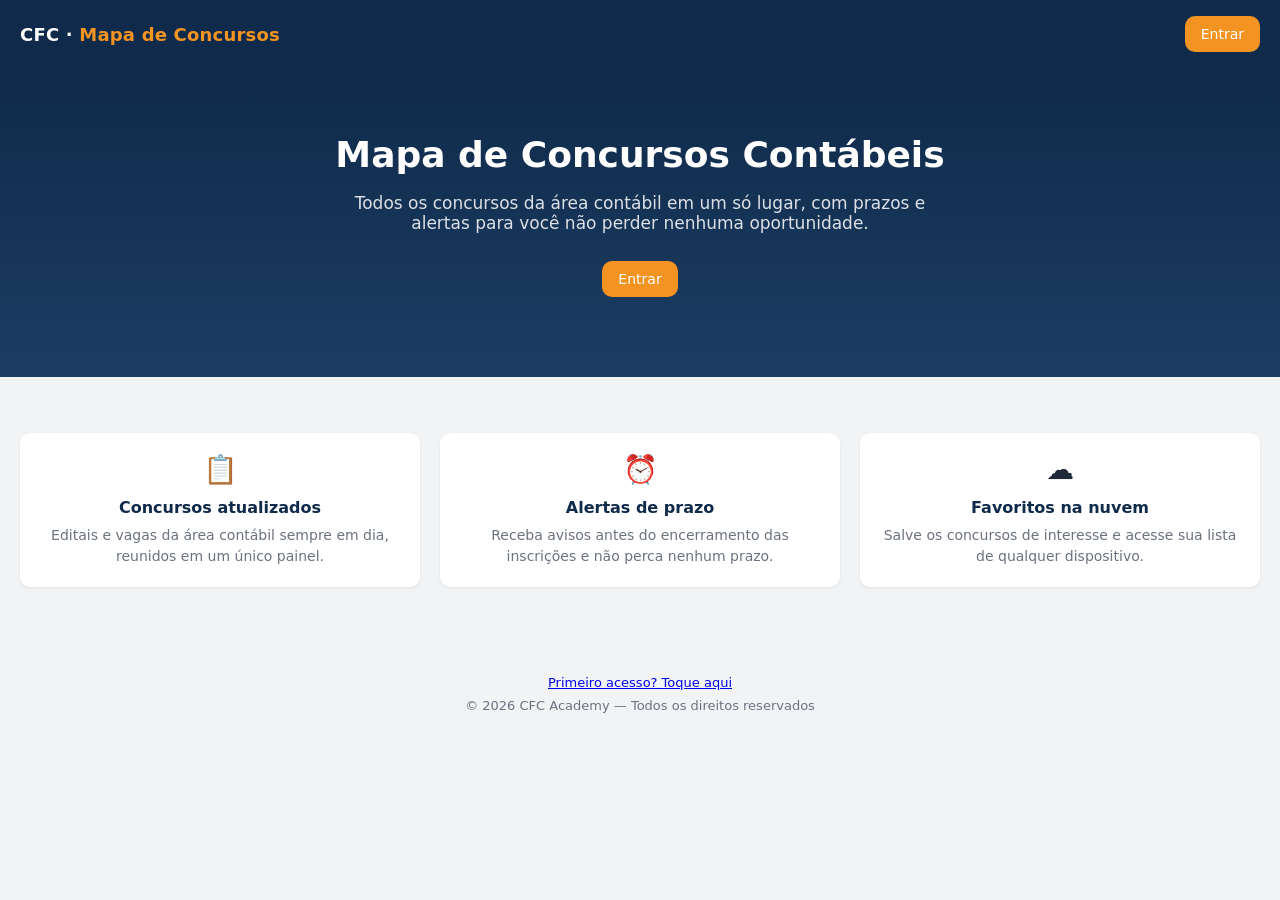
==== index.html @ be34ccea "feat: Mapa de Concursos CFC — plataforma de concursos contábeis (fase front) Site estático (HTML/CSS" ====
<!doctype html>
<html lang="pt-BR">
<head>
<meta charset="utf-8">
<meta name="viewport" content="width=device-width, initial-scale=1">
<link rel="stylesheet" href="css/variables.css">
<link rel="stylesheet" href="css/style.css">
<title>Mapa de Concursos CFC</title>
</head>
<body>

<header class="header">
  <div class="container">
    <a href="index.html" class="logo">CFC · <span>Mapa de Concursos</span></a>
    <a href="login.html" class="btn btn-destaque">Entrar</a>
  </div>
</header>

<section class="hero">
  <div class="container">
    <h1>Mapa de Concursos Contábeis</h1>
    <p>Todos os concursos da área contábil em um só lugar, com prazos e alertas para você não perder nenhuma oportunidade.</p>
    <a href="login.html" class="btn btn-destaque">Entrar</a>
  </div>
</section>

<section class="recursos">
  <div class="container">
    <div class="recursos-grid">
      <div class="card recurso-card">
        <div class="icone">📋</div>
        <h3>Concursos atualizados</h3>
        <p>Editais e vagas da área contábil sempre em dia, reunidos em um único painel.</p>
      </div>
      <div class="card recurso-card">
        <div class="icone">⏰</div>
        <h3>Alertas de prazo</h3>
        <p>Receba avisos antes do encerramento das inscrições e não perca nenhum prazo.</p>
      </div>
      <div class="card recurso-card">
        <div class="icone">☁️</div>
        <h3>Favoritos na nuvem</h3>
        <p>Salve os concursos de interesse e acesse sua lista de qualquer dispositivo.</p>
      </div>
    </div>
  </div>
</section>

<section class="rodape">
  <div class="container">
    <p><a href="login.html">Primeiro acesso? Toque aqui</a></p>
    <p style="margin-top:8px">© 2026 CFC Academy — Todos os direitos reservados</p>
  </div>
</section>

</body>
</html>
---- css/variables.css ----
:root {
  --cor-primaria: #0f2a4a;      /* azul-marinho CFC (calibrar com logo) */
  --cor-primaria-clara: #1c3d63;
  --cor-destaque: #f39422;      /* laranja CTA/alertas */
  --cor-whatsapp: #25a05a;
  --cor-fundo: #f2f3f5;
  --cor-card: #ffffff;
  --cor-texto: #1f2937;
  --cor-texto-suave: #6b7280;
  --cor-borda: #e5e7eb;
  --raio: 10px;
  --sombra: 0 1px 3px rgba(0,0,0,.08);
  --fonte: system-ui, -apple-system, "Segoe UI", Roboto, sans-serif;
}
---- css/style.css ----
* { box-sizing: border-box; margin: 0; padding: 0; }
body { font-family: var(--fonte); background: var(--cor-fundo); color: var(--cor-texto); }
.container { max-width: 1280px; margin: 0 auto; padding: 0 20px; }
.btn { display: inline-flex; align-items: center; gap: 8px; padding: 10px 16px; border-radius: var(--raio); border: none; cursor: pointer; font-size: 14px; text-decoration: none; }
.btn-primary { background: var(--cor-primaria); color: #fff; }
.btn-destaque { background: var(--cor-destaque); color: #fff; }
.btn-whatsapp { background: var(--cor-whatsapp); color: #fff; }
.card { background: var(--cor-card); border-radius: var(--raio); box-shadow: var(--sombra); padding: 20px; }

/* ===== Header (landing / topo do site) ===== */
.header { background: var(--cor-primaria); color: #fff; }
.header .container { display: flex; align-items: center; justify-content: space-between; padding-top: 16px; padding-bottom: 16px; }
.logo { font-size: 18px; font-weight: 700; color: #fff; text-decoration: none; letter-spacing: .2px; }
.logo span { color: var(--cor-destaque); }

/* ===== Hero ===== */
.hero { background: linear-gradient(180deg, var(--cor-primaria) 0%, var(--cor-primaria-clara) 100%); color: #fff; padding: 64px 0 80px; text-align: center; }
.hero h1 { font-size: 36px; line-height: 1.25; margin-bottom: 16px; }
.hero p { font-size: 17px; color: rgba(255,255,255,.85); max-width: 620px; margin: 0 auto 28px; }

/* ===== Recursos (cards da landing) ===== */
.recursos { padding: 48px 0 64px; }
.recursos-grid { display: grid; grid-template-columns: repeat(3, 1fr); gap: 20px; margin-top: 8px; }
.recurso-card { text-align: center; }
.recurso-card .icone { font-size: 28px; margin-bottom: 12px; }
.recurso-card h3 { font-size: 16px; margin-bottom: 8px; color: var(--cor-primaria); }
.recurso-card p { font-size: 14px; color: var(--cor-texto-suave); line-height: 1.5; }

/* ===== Rodapé ===== */
.rodape { padding: 24px 0; text-align: center; font-size: 13px; color: var(--cor-texto-suave); }

/* ===== Tela de login/cadastro ===== */
.tela-auth { min-height: 100vh; display: flex; align-items: center; justify-content: center; padding: 24px; }
.auth-card { width: 100%; max-width: 400px; }
.auth-card .logo { display: block; text-align: center; color: var(--cor-primaria); margin-bottom: 24px; }
.auth-card .logo span { color: var(--cor-destaque); }
.auth-card h2 { font-size: 20px; margin-bottom: 6px; text-align: center; color: var(--cor-texto); }
.auth-card .auth-sub { font-size: 14px; color: var(--cor-texto-suave); text-align: center; margin-bottom: 24px; }
.campo { margin-bottom: 16px; }
.campo label { display: block; font-size: 13px; font-weight: 600; margin-bottom: 6px; color: var(--cor-texto); }
.campo input { width: 100%; padding: 10px 12px; border: 1px solid var(--cor-borda); border-radius: var(--raio); font-size: 14px; font-family: var(--fonte); color: var(--cor-texto); }
.campo input:focus { outline: none; border-color: var(--cor-primaria); }
.auth-card .btn { width: 100%; justify-content: center; margin-top: 4px; font-size: 15px; padding: 12px 16px; }
.auth-toggle { text-align: center; margin-top: 18px; font-size: 14px; color: var(--cor-texto-suave); }
.auth-toggle a { color: var(--cor-destaque); text-decoration: none; font-weight: 600; cursor: pointer; }
.auth-toggle a:hover { text-decoration: underline; }
.auth-voltar { display: block; text-align: center; margin-top: 14px; font-size: 13px; color: var(--cor-texto-suave); text-decoration: none; }
.auth-voltar:hover { text-decoration: underline; }

@media (max-width: 720px) {
  .recursos-grid { grid-template-columns: 1fr; }
  .hero h1 { font-size: 28px; }
}

/* ===== Header (área logada) ===== */
.hd { background: var(--cor-primaria); color:#fff; }
.hd-in { display:flex; align-items:center; justify-content:space-between; height:64px; }
.hd-logo { color:#fff; font-weight:700; text-decoration:none; }
.hd-nav { display:flex; align-items:center; gap:18px; }
.hd-link { color:#e5eefb; text-decoration:none; font-size:14px; }
.hd-link.ativo { color:#fff; font-weight:600; }
.hd-alertas { background:var(--cor-destaque); color:#fff; padding:8px 14px; border-radius:var(--raio); }
.hd-grupo { background:var(--cor-whatsapp); color:#fff; padding:8px 14px; border-radius:var(--raio); }

/* ===== Tela principal (app.html) ===== */
.app-main { padding: 24px 20px 48px; }
.app-barra { display:flex; align-items:baseline; justify-content:space-between; gap:12px; margin-bottom:16px; flex-wrap:wrap; }
.app-titulo { font-size: 22px; color: var(--cor-texto); }
.app-contador { font-size: 14px; color: var(--cor-texto-suave); }

.app-controles { display:flex; align-items:center; gap:12px; margin-bottom:14px; flex-wrap:wrap; }
.busca { flex: 1 1 280px; padding:10px 14px; border:1px solid var(--cor-borda); border-radius:var(--raio); font-size:14px; font-family:var(--fonte); color:var(--cor-texto); background:var(--cor-card); }
.busca:focus { outline:none; border-color:var(--cor-primaria); }
.ordenar { padding:10px 12px; border:1px solid var(--cor-borda); border-radius:var(--raio); font-size:14px; font-family:var(--fonte); color:var(--cor-texto); background:var(--cor-card); }
.btn-filtros { background:var(--cor-card); color:var(--cor-primaria); border:1px solid var(--cor-borda); font-weight:600; }
.btn-filtros:hover { border-color:var(--cor-primaria); }

/* Abas de status */
.app-abas { display:flex; gap:8px; flex-wrap:wrap; margin-bottom:18px; }
.aba { background:var(--cor-card); color:var(--cor-texto-suave); border:1px solid var(--cor-borda); border-radius:999px; padding:8px 16px; font-size:13px; font-weight:600; cursor:pointer; font-family:var(--fonte); }
.aba:hover { border-color:var(--cor-primaria); color:var(--cor-primaria); }
.aba.aba-on { background:var(--cor-primaria); color:#fff; border-color:var(--cor-primaria); }

/* Layout de 2 colunas: lista + mapa */
.app-colunas { display:grid; grid-template-columns: 2fr 1fr; gap:20px; align-items:start; }
.coluna-lista { min-width:0; }
.coluna-mapa { position:sticky; top:20px; min-height:320px; background:var(--cor-card); border-radius:var(--raio); box-shadow:var(--sombra); }

#lista { display:flex; flex-direction:column; gap:14px; }

/* Cards de concurso */
.conc { background:var(--cor-card); border-radius:var(--raio); box-shadow:var(--sombra); padding:18px 20px; border-left:4px solid transparent; }
.conc-aberto { border-left-color: var(--cor-destaque); }
.conc-top { display:flex; align-items:flex-start; justify-content:space-between; gap:12px; margin-bottom:6px; }
.conc-top h3 { font-size:16px; color:var(--cor-texto); line-height:1.3; }
.conc-titulo-link { color:inherit; text-decoration:none; }
.conc-titulo-link:hover { text-decoration:underline; color:var(--cor-primaria); }
.conc-cargo { font-size:14px; font-weight:600; color:var(--cor-primaria); margin-bottom:8px; }
.conc-linha { font-size:14px; color:var(--cor-texto); margin-bottom:6px; }
.conc-meta { font-size:13px; color:var(--cor-texto-suave); margin-bottom:4px; line-height:1.5; }
.conc-atual { font-size:12px; color:var(--cor-texto-suave); margin-top:10px; font-style:italic; }
.conc-acoes { display:flex; align-items:center; gap:10px; margin-top:14px; }

/* Badges de status */
.badge { display:inline-block; white-space:nowrap; font-size:12px; font-weight:600; padding:4px 10px; border-radius:999px; background:var(--cor-borda); color:var(--cor-texto-suave); }
.badge-aberto { background: rgba(243,148,34,.15); color: var(--cor-destaque); }
.badge-enc { background: rgba(107,114,128,.15); color: var(--cor-texto-suave); }

/* Botão favorito */
.btn-fav { width:40px; height:40px; border-radius:50%; border:1px solid var(--cor-borda); background:var(--cor-card); color:var(--cor-texto-suave); font-size:16px; cursor:pointer; display:inline-flex; align-items:center; justify-content:center; }
.btn-fav:hover { border-color:var(--cor-destaque); color:var(--cor-destaque); }
.btn-fav.fav-on { background:var(--cor-destaque); border-color:var(--cor-destaque); color:#fff; }

/* Estado vazio */
.vazio { text-align:center; color:var(--cor-texto-suave); font-size:14px; padding:40px 20px; background:var(--cor-card); border-radius:var(--raio); box-shadow:var(--sombra); }

/* ===== Mapa do Brasil (coluna direita) ===== */
.coluna-mapa { padding:20px; }
.mapa-head { font-size:16px; font-weight:700; color:var(--cor-texto); margin-bottom:4px; }
.mapa-sub { font-size:13px; color:var(--cor-texto-suave); margin-bottom:14px; }

.mapa-svg { width:100%; }
.mapa-svg svg { width:100%; height:auto; display:block; }

.mapa-svg .state { stroke:#ffffff; stroke-width:1; transition: fill .15s ease; }
/* Fill neutro padrão p/ ilhas/detalhes do SVG sem id de UF (não recebem uf-com/uf-sem/uf-sel).
   Usa :not() para manter a mesma especificidade das classes de cor abaixo e não sobrepô-las. */
.mapa-svg .state:not(.uf-com):not(.uf-sem):not(.uf-sel) { fill:#e5e7eb; }
.uf-sem { fill:#d1d5db; }
.uf-com { fill:var(--cor-primaria); cursor:pointer; }
.uf-com:hover { fill:var(--cor-primaria-clara); }
.uf-sel { fill:var(--cor-destaque) !important; cursor:pointer; }

.mapa-legenda { display:flex; flex-wrap:wrap; gap:12px; margin-top:16px; font-size:12px; color:var(--cor-texto-suave); }
.mapa-legenda span { display:inline-flex; align-items:center; gap:6px; }
.lg { display:inline-block; width:12px; height:12px; border-radius:3px; }
.lg-com { background:var(--cor-primaria); }
.lg-sel { background:var(--cor-destaque); }
.lg-sem { background:#d1d5db; }

/* ===== Calendário de Provas ===== */
.aba-mes { background:var(--cor-card); color:var(--cor-texto-suave); border:1px solid var(--cor-borda); border-radius:999px; padding:8px 16px; font-size:13px; font-weight:600; cursor:pointer; font-family:var(--fonte); }
.aba-mes:hover { border-color:var(--cor-primaria); color:var(--cor-primaria); }
.aba-mes.aba-mes-on { background:var(--cor-primaria); color:#fff; border-color:var(--cor-primaria); }

.cal-titulo-mes { font-size:18px; color:var(--cor-texto); margin:20px 0 12px; }

#tabela-mes { width:100%; overflow-x:auto; }
.cal-tabela { width:100%; min-width:480px; border-collapse:collapse; background:var(--cor-card); border-radius:var(--raio); overflow:hidden; box-shadow:var(--sombra); }
.cal-tabela th, .cal-tabela td { text-align:left; padding:12px 16px; font-size:14px; }
.cal-tabela th { background:var(--cor-fundo); color:var(--cor-texto-suave); font-weight:700; font-size:12px; text-transform:uppercase; letter-spacing:.03em; }
.cal-tabela tbody tr { border-top:1px solid var(--cor-borda); }
.cal-tabela tbody tr:nth-child(even) { background:var(--cor-fundo); }

.badge-prazo { display:inline-block; margin-left:8px; white-space:nowrap; font-size:12px; font-weight:600; padding:3px 9px; border-radius:999px; background:rgba(243,148,34,.15); color:var(--cor-destaque); }

/* ===== Responsividade ===== */

/* Segurança global: nunca deixar o body rolar horizontalmente */
html, body { max-width:100%; overflow-x:hidden; }
img, svg { max-width:100%; }

/* Reforço da Task 6: abaixo de 900px, layout de 2 colunas (lista/mapa) empilha. */
@media (max-width: 900px) {
  .app-colunas { grid-template-columns: 1fr; }
  .coluna-mapa { position:static; min-height:220px; order:-1; }
  .recursos-grid { grid-template-columns: 1fr; }
  .container { padding: 0 16px; }
}

/* Header (.hd) e demais telas abaixo de 640px: evitar estouro horizontal */
@media (max-width: 640px) {
  .hd-in { flex-direction:column; align-items:flex-start; gap:10px; height:auto; padding:12px 0; }
  .hd-nav { flex-wrap:wrap; gap:10px 14px; width:100%; }
  .hd-alertas, .hd-grupo { padding:6px 10px; }

  .app-main { padding: 18px 14px 36px; }
  .app-barra { flex-direction:column; align-items:flex-start; gap:4px; }
  .app-controles { flex-direction:column; align-items:stretch; }
  .busca, .ordenar, .btn-filtros { width:100%; }

  .conc-top { flex-wrap:wrap; }
  .conc-acoes { flex-wrap:wrap; }

  .hero h1 { font-size:24px; }
  .hero p { font-size:15px; }

  .auth-card { max-width:100%; }
}

/* Telas muito estreitas (360-414px): reduzir paddings/fontes dos cards */
@media (max-width: 400px) {
  .conc { padding:14px 16px; }
  .card { padding:16px; }
  .cal-tabela th, .cal-tabela td { padding:10px 10px; font-size:13px; }
}
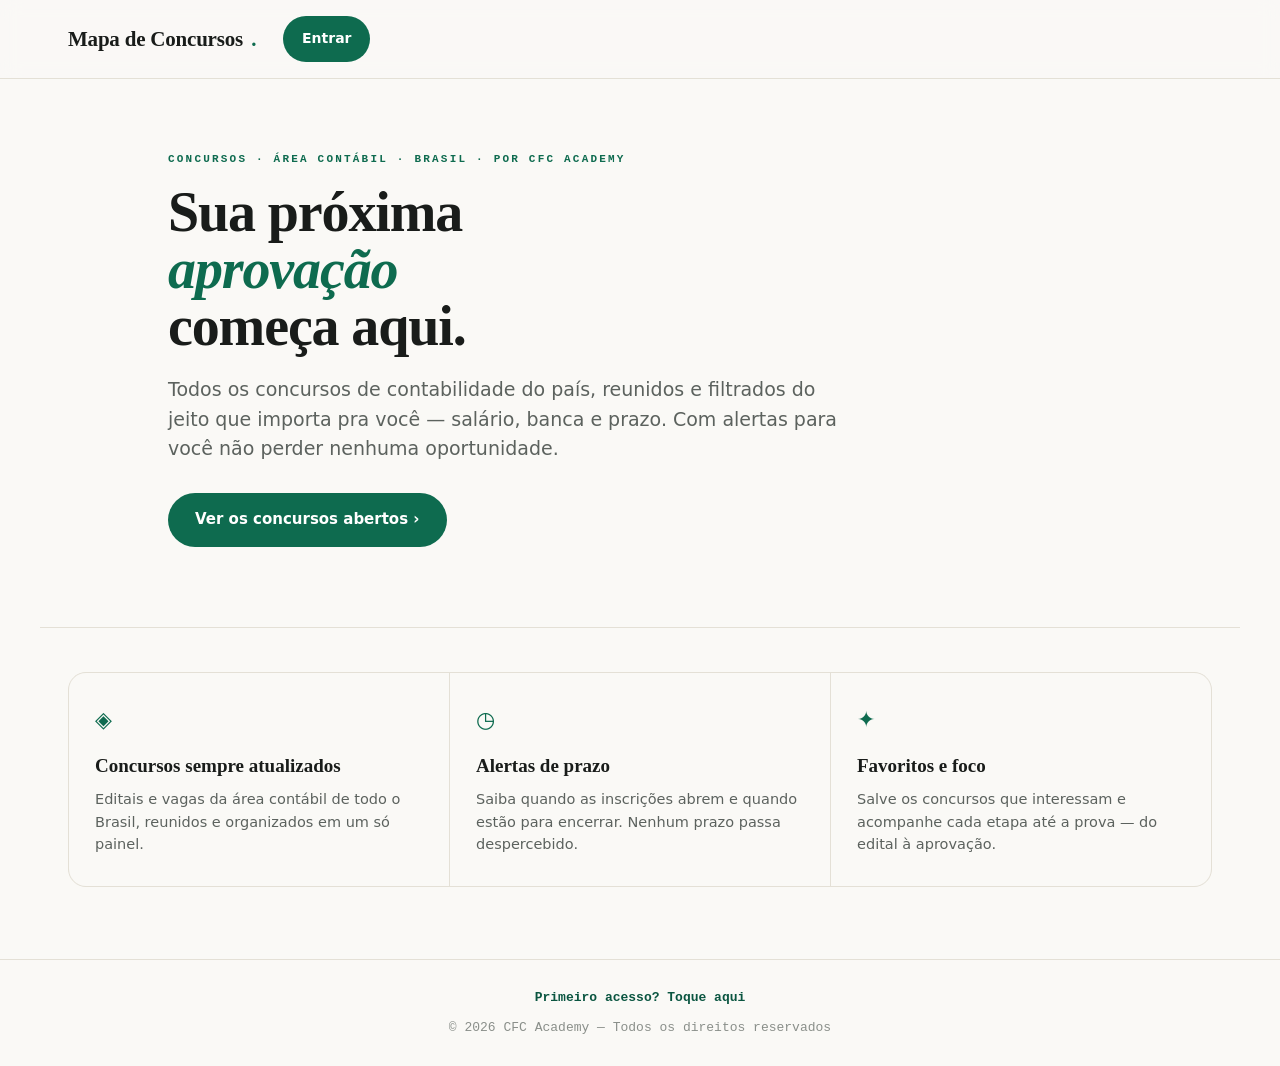
==== commit c96207e7: "feat: redesign editorial esmeralda + filtros avançados, ordenação e melhorias Co-Authored-By: Claude" ====
--- a/index.html
+++ b/index.html
@@ -5,42 +5,43 @@
 <meta name="viewport" content="width=device-width, initial-scale=1">
 <link rel="stylesheet" href="css/variables.css">
 <link rel="stylesheet" href="css/style.css">
-<title>Mapa de Concursos CFC</title>
+<title>Mapa de Concursos · CFC Academy</title>
 </head>
 <body>
 
 <header class="header">
   <div class="container">
-    <a href="index.html" class="logo">CFC · <span>Mapa de Concursos</span></a>
-    <a href="login.html" class="btn btn-destaque">Entrar</a>
+    <a href="index.html" class="logo">Mapa de Concursos<span>.</span></a>
+    <a href="login.html" class="btn btn-primary">Entrar</a>
   </div>
 </header>
 
 <section class="hero">
   <div class="container">
-    <h1>Mapa de Concursos Contábeis</h1>
-    <p>Todos os concursos da área contábil em um só lugar, com prazos e alertas para você não perder nenhuma oportunidade.</p>
-    <a href="login.html" class="btn btn-destaque">Entrar</a>
+    <span class="eyebrow">Concursos · Área Contábil · Brasil · por CFC Academy</span>
+    <h1>Sua próxima <em>aprovação</em> começa aqui.</h1>
+    <p>Todos os concursos de contabilidade do país, reunidos e filtrados do jeito que importa pra você — salário, banca e prazo. Com alertas para você não perder nenhuma oportunidade.</p>
+    <a href="login.html" class="btn btn-primary">Ver os concursos abertos ›</a>
   </div>
 </section>
 
 <section class="recursos">
   <div class="container">
     <div class="recursos-grid">
-      <div class="card recurso-card">
-        <div class="icone">📋</div>
-        <h3>Concursos atualizados</h3>
-        <p>Editais e vagas da área contábil sempre em dia, reunidos em um único painel.</p>
+      <div class="recurso-card">
+        <div class="icone">◈</div>
+        <h3>Concursos sempre atualizados</h3>
+        <p>Editais e vagas da área contábil de todo o Brasil, reunidos e organizados em um só painel.</p>
       </div>
-      <div class="card recurso-card">
-        <div class="icone">⏰</div>
+      <div class="recurso-card">
+        <div class="icone">◷</div>
         <h3>Alertas de prazo</h3>
-        <p>Receba avisos antes do encerramento das inscrições e não perca nenhum prazo.</p>
+        <p>Saiba quando as inscrições abrem e quando estão para encerrar. Nenhum prazo passa despercebido.</p>
       </div>
-      <div class="card recurso-card">
-        <div class="icone">☁️</div>
-        <h3>Favoritos na nuvem</h3>
-        <p>Salve os concursos de interesse e acesse sua lista de qualquer dispositivo.</p>
+      <div class="recurso-card">
+        <div class="icone">✦</div>
+        <h3>Favoritos e foco</h3>
+        <p>Salve os concursos que interessam e acompanhe cada etapa até a prova — do edital à aprovação.</p>
       </div>
     </div>
   </div>
@@ -49,7 +50,7 @@
 <section class="rodape">
   <div class="container">
     <p><a href="login.html">Primeiro acesso? Toque aqui</a></p>
-    <p style="margin-top:8px">© 2026 CFC Academy — Todos os direitos reservados</p>
+    <p style="margin-top:10px">© 2026 CFC Academy — Todos os direitos reservados</p>
   </div>
 </section>
 
--- a/css/variables.css
+++ b/css/variables.css
@@ -1,14 +1,59 @@
-:root {
-  --cor-primaria: #0f2a4a;      /* azul-marinho CFC (calibrar com logo) */
-  --cor-primaria-clara: #1c3d63;
-  --cor-destaque: #f39422;      /* laranja CTA/alertas */
-  --cor-whatsapp: #25a05a;
-  --cor-fundo: #f2f3f5;
-  --cor-card: #ffffff;
-  --cor-texto: #1f2937;
-  --cor-texto-suave: #6b7280;
-  --cor-borda: #e5e7eb;
-  --raio: 10px;
-  --sombra: 0 1px 3px rgba(0,0,0,.08);
-  --fonte: system-ui, -apple-system, "Segoe UI", Roboto, sans-serif;
+/* ============================================================
+   CFC · Mapa de Concursos — Design System "Editorial Esmeralda"
+   Ponto único de calibração de identidade.
+   ============================================================ */
+:root{
+  /* superfícies (off-white quente) */
+  --paper:#FAF9F6;
+  --paper-2:#F3F1EA;
+  --card:#FFFFFF;
+
+  /* tinta */
+  --ink:#191C1A;
+  --ink-2:#5C625E;
+  --ink-3:#8A8F8A;
+
+  /* acento — verde-esmeralda (aprovação / dinheiro) */
+  --esmeralda:#0E6B4F;
+  --esmeralda-d:#0A5540;
+  --esmeralda-wash:#EAF2EE;
+
+  /* dourado — usado com parcimônia (selecionado / destaque nobre) */
+  --gold:#B9892E;
+  --gold-wash:#F6EFDD;
+
+  /* linhas */
+  --line:#E4E0D6;
+  --line-strong:#D6D1C4;
+
+  /* semânticos (discretos) */
+  --ok:#0E6B4F;
+  --warn:#B9892E;
+  --crit:#B4442E;
+
+  /* raios e sombra */
+  --r-sm:10px;
+  --r:14px;
+  --r-lg:18px;
+  --r-pill:999px;
+  --sombra:0 1px 2px rgba(25,28,26,.05);
+  --shadow-lift:0 6px 24px -10px rgba(25,28,26,.18);
+  --raio:14px;
+
+  /* tipografia — serif p/ display, sans p/ corpo, mono p/ dados */
+  --serif:"Iowan Old Style","Palatino Linotype",Palatino,Georgia,"Times New Roman",serif;
+  --sans:ui-sans-serif,system-ui,-apple-system,"Segoe UI",Roboto,Helvetica,Arial,sans-serif;
+  --mono:"SFMono-Regular",ui-monospace,"Cascadia Mono",Consolas,"Liberation Mono",Menlo,monospace;
+  --fonte:var(--sans);
+
+  /* ---- aliases de compatibilidade (nomes antigos → nova paleta) ---- */
+  --cor-primaria:var(--esmeralda);
+  --cor-primaria-clara:var(--esmeralda-d);
+  --cor-destaque:var(--gold);
+  --cor-whatsapp:#0E6B4F;
+  --cor-fundo:var(--paper);
+  --cor-card:var(--card);
+  --cor-texto:var(--ink);
+  --cor-texto-suave:var(--ink-2);
+  --cor-borda:var(--line);
 }
--- a/css/style.css
+++ b/css/style.css
@@ -1,196 +1,414 @@
-* { box-sizing: border-box; margin: 0; padding: 0; }
-body { font-family: var(--fonte); background: var(--cor-fundo); color: var(--cor-texto); }
-.container { max-width: 1280px; margin: 0 auto; padding: 0 20px; }
-.btn { display: inline-flex; align-items: center; gap: 8px; padding: 10px 16px; border-radius: var(--raio); border: none; cursor: pointer; font-size: 14px; text-decoration: none; }
-.btn-primary { background: var(--cor-primaria); color: #fff; }
-.btn-destaque { background: var(--cor-destaque); color: #fff; }
-.btn-whatsapp { background: var(--cor-whatsapp); color: #fff; }
-.card { background: var(--cor-card); border-radius: var(--raio); box-shadow: var(--sombra); padding: 20px; }
-
-/* ===== Header (landing / topo do site) ===== */
-.header { background: var(--cor-primaria); color: #fff; }
-.header .container { display: flex; align-items: center; justify-content: space-between; padding-top: 16px; padding-bottom: 16px; }
-.logo { font-size: 18px; font-weight: 700; color: #fff; text-decoration: none; letter-spacing: .2px; }
-.logo span { color: var(--cor-destaque); }
-
-/* ===== Hero ===== */
-.hero { background: linear-gradient(180deg, var(--cor-primaria) 0%, var(--cor-primaria-clara) 100%); color: #fff; padding: 64px 0 80px; text-align: center; }
-.hero h1 { font-size: 36px; line-height: 1.25; margin-bottom: 16px; }
-.hero p { font-size: 17px; color: rgba(255,255,255,.85); max-width: 620px; margin: 0 auto 28px; }
-
-/* ===== Recursos (cards da landing) ===== */
-.recursos { padding: 48px 0 64px; }
-.recursos-grid { display: grid; grid-template-columns: repeat(3, 1fr); gap: 20px; margin-top: 8px; }
-.recurso-card { text-align: center; }
-.recurso-card .icone { font-size: 28px; margin-bottom: 12px; }
-.recurso-card h3 { font-size: 16px; margin-bottom: 8px; color: var(--cor-primaria); }
-.recurso-card p { font-size: 14px; color: var(--cor-texto-suave); line-height: 1.5; }
-
-/* ===== Rodapé ===== */
-.rodape { padding: 24px 0; text-align: center; font-size: 13px; color: var(--cor-texto-suave); }
-
-/* ===== Tela de login/cadastro ===== */
-.tela-auth { min-height: 100vh; display: flex; align-items: center; justify-content: center; padding: 24px; }
-.auth-card { width: 100%; max-width: 400px; }
-.auth-card .logo { display: block; text-align: center; color: var(--cor-primaria); margin-bottom: 24px; }
-.auth-card .logo span { color: var(--cor-destaque); }
-.auth-card h2 { font-size: 20px; margin-bottom: 6px; text-align: center; color: var(--cor-texto); }
-.auth-card .auth-sub { font-size: 14px; color: var(--cor-texto-suave); text-align: center; margin-bottom: 24px; }
-.campo { margin-bottom: 16px; }
-.campo label { display: block; font-size: 13px; font-weight: 600; margin-bottom: 6px; color: var(--cor-texto); }
-.campo input { width: 100%; padding: 10px 12px; border: 1px solid var(--cor-borda); border-radius: var(--raio); font-size: 14px; font-family: var(--fonte); color: var(--cor-texto); }
-.campo input:focus { outline: none; border-color: var(--cor-primaria); }
-.auth-card .btn { width: 100%; justify-content: center; margin-top: 4px; font-size: 15px; padding: 12px 16px; }
-.auth-toggle { text-align: center; margin-top: 18px; font-size: 14px; color: var(--cor-texto-suave); }
-.auth-toggle a { color: var(--cor-destaque); text-decoration: none; font-weight: 600; cursor: pointer; }
-.auth-toggle a:hover { text-decoration: underline; }
-.auth-voltar { display: block; text-align: center; margin-top: 14px; font-size: 13px; color: var(--cor-texto-suave); text-decoration: none; }
-.auth-voltar:hover { text-decoration: underline; }
-
-@media (max-width: 720px) {
-  .recursos-grid { grid-template-columns: 1fr; }
-  .hero h1 { font-size: 28px; }
-}
-
-/* ===== Header (área logada) ===== */
-.hd { background: var(--cor-primaria); color:#fff; }
-.hd-in { display:flex; align-items:center; justify-content:space-between; height:64px; }
-.hd-logo { color:#fff; font-weight:700; text-decoration:none; }
-.hd-nav { display:flex; align-items:center; gap:18px; }
-.hd-link { color:#e5eefb; text-decoration:none; font-size:14px; }
-.hd-link.ativo { color:#fff; font-weight:600; }
-.hd-alertas { background:var(--cor-destaque); color:#fff; padding:8px 14px; border-radius:var(--raio); }
-.hd-grupo { background:var(--cor-whatsapp); color:#fff; padding:8px 14px; border-radius:var(--raio); }
-
-/* ===== Tela principal (app.html) ===== */
-.app-main { padding: 24px 20px 48px; }
-.app-barra { display:flex; align-items:baseline; justify-content:space-between; gap:12px; margin-bottom:16px; flex-wrap:wrap; }
-.app-titulo { font-size: 22px; color: var(--cor-texto); }
-.app-contador { font-size: 14px; color: var(--cor-texto-suave); }
-
-.app-controles { display:flex; align-items:center; gap:12px; margin-bottom:14px; flex-wrap:wrap; }
-.busca { flex: 1 1 280px; padding:10px 14px; border:1px solid var(--cor-borda); border-radius:var(--raio); font-size:14px; font-family:var(--fonte); color:var(--cor-texto); background:var(--cor-card); }
-.busca:focus { outline:none; border-color:var(--cor-primaria); }
-.ordenar { padding:10px 12px; border:1px solid var(--cor-borda); border-radius:var(--raio); font-size:14px; font-family:var(--fonte); color:var(--cor-texto); background:var(--cor-card); }
-.btn-filtros { background:var(--cor-card); color:var(--cor-primaria); border:1px solid var(--cor-borda); font-weight:600; }
-.btn-filtros:hover { border-color:var(--cor-primaria); }
-
-/* Abas de status */
-.app-abas { display:flex; gap:8px; flex-wrap:wrap; margin-bottom:18px; }
-.aba { background:var(--cor-card); color:var(--cor-texto-suave); border:1px solid var(--cor-borda); border-radius:999px; padding:8px 16px; font-size:13px; font-weight:600; cursor:pointer; font-family:var(--fonte); }
-.aba:hover { border-color:var(--cor-primaria); color:var(--cor-primaria); }
-.aba.aba-on { background:var(--cor-primaria); color:#fff; border-color:var(--cor-primaria); }
-
-/* Layout de 2 colunas: lista + mapa */
-.app-colunas { display:grid; grid-template-columns: 2fr 1fr; gap:20px; align-items:start; }
-.coluna-lista { min-width:0; }
-.coluna-mapa { position:sticky; top:20px; min-height:320px; background:var(--cor-card); border-radius:var(--raio); box-shadow:var(--sombra); }
-
-#lista { display:flex; flex-direction:column; gap:14px; }
-
-/* Cards de concurso */
-.conc { background:var(--cor-card); border-radius:var(--raio); box-shadow:var(--sombra); padding:18px 20px; border-left:4px solid transparent; }
-.conc-aberto { border-left-color: var(--cor-destaque); }
-.conc-top { display:flex; align-items:flex-start; justify-content:space-between; gap:12px; margin-bottom:6px; }
-.conc-top h3 { font-size:16px; color:var(--cor-texto); line-height:1.3; }
-.conc-titulo-link { color:inherit; text-decoration:none; }
-.conc-titulo-link:hover { text-decoration:underline; color:var(--cor-primaria); }
-.conc-cargo { font-size:14px; font-weight:600; color:var(--cor-primaria); margin-bottom:8px; }
-.conc-linha { font-size:14px; color:var(--cor-texto); margin-bottom:6px; }
-.conc-meta { font-size:13px; color:var(--cor-texto-suave); margin-bottom:4px; line-height:1.5; }
-.conc-atual { font-size:12px; color:var(--cor-texto-suave); margin-top:10px; font-style:italic; }
-.conc-acoes { display:flex; align-items:center; gap:10px; margin-top:14px; }
-
-/* Badges de status */
-.badge { display:inline-block; white-space:nowrap; font-size:12px; font-weight:600; padding:4px 10px; border-radius:999px; background:var(--cor-borda); color:var(--cor-texto-suave); }
-.badge-aberto { background: rgba(243,148,34,.15); color: var(--cor-destaque); }
-.badge-enc { background: rgba(107,114,128,.15); color: var(--cor-texto-suave); }
-
-/* Botão favorito */
-.btn-fav { width:40px; height:40px; border-radius:50%; border:1px solid var(--cor-borda); background:var(--cor-card); color:var(--cor-texto-suave); font-size:16px; cursor:pointer; display:inline-flex; align-items:center; justify-content:center; }
-.btn-fav:hover { border-color:var(--cor-destaque); color:var(--cor-destaque); }
-.btn-fav.fav-on { background:var(--cor-destaque); border-color:var(--cor-destaque); color:#fff; }
-
-/* Estado vazio */
-.vazio { text-align:center; color:var(--cor-texto-suave); font-size:14px; padding:40px 20px; background:var(--cor-card); border-radius:var(--raio); box-shadow:var(--sombra); }
-
-/* ===== Mapa do Brasil (coluna direita) ===== */
-.coluna-mapa { padding:20px; }
-.mapa-head { font-size:16px; font-weight:700; color:var(--cor-texto); margin-bottom:4px; }
-.mapa-sub { font-size:13px; color:var(--cor-texto-suave); margin-bottom:14px; }
-
-.mapa-svg { width:100%; }
-.mapa-svg svg { width:100%; height:auto; display:block; }
-
-.mapa-svg .state { stroke:#ffffff; stroke-width:1; transition: fill .15s ease; }
-/* Fill neutro padrão p/ ilhas/detalhes do SVG sem id de UF (não recebem uf-com/uf-sem/uf-sel).
-   Usa :not() para manter a mesma especificidade das classes de cor abaixo e não sobrepô-las. */
-.mapa-svg .state:not(.uf-com):not(.uf-sem):not(.uf-sel) { fill:#e5e7eb; }
-.uf-sem { fill:#d1d5db; }
-.uf-com { fill:var(--cor-primaria); cursor:pointer; }
-.uf-com:hover { fill:var(--cor-primaria-clara); }
-.uf-sel { fill:var(--cor-destaque) !important; cursor:pointer; }
-
-.mapa-legenda { display:flex; flex-wrap:wrap; gap:12px; margin-top:16px; font-size:12px; color:var(--cor-texto-suave); }
-.mapa-legenda span { display:inline-flex; align-items:center; gap:6px; }
-.lg { display:inline-block; width:12px; height:12px; border-radius:3px; }
-.lg-com { background:var(--cor-primaria); }
-.lg-sel { background:var(--cor-destaque); }
-.lg-sem { background:#d1d5db; }
-
-/* ===== Calendário de Provas ===== */
-.aba-mes { background:var(--cor-card); color:var(--cor-texto-suave); border:1px solid var(--cor-borda); border-radius:999px; padding:8px 16px; font-size:13px; font-weight:600; cursor:pointer; font-family:var(--fonte); }
-.aba-mes:hover { border-color:var(--cor-primaria); color:var(--cor-primaria); }
-.aba-mes.aba-mes-on { background:var(--cor-primaria); color:#fff; border-color:var(--cor-primaria); }
-
-.cal-titulo-mes { font-size:18px; color:var(--cor-texto); margin:20px 0 12px; }
-
-#tabela-mes { width:100%; overflow-x:auto; }
-.cal-tabela { width:100%; min-width:480px; border-collapse:collapse; background:var(--cor-card); border-radius:var(--raio); overflow:hidden; box-shadow:var(--sombra); }
-.cal-tabela th, .cal-tabela td { text-align:left; padding:12px 16px; font-size:14px; }
-.cal-tabela th { background:var(--cor-fundo); color:var(--cor-texto-suave); font-weight:700; font-size:12px; text-transform:uppercase; letter-spacing:.03em; }
-.cal-tabela tbody tr { border-top:1px solid var(--cor-borda); }
-.cal-tabela tbody tr:nth-child(even) { background:var(--cor-fundo); }
-
-.badge-prazo { display:inline-block; margin-left:8px; white-space:nowrap; font-size:12px; font-weight:600; padding:3px 9px; border-radius:999px; background:rgba(243,148,34,.15); color:var(--cor-destaque); }
-
-/* ===== Responsividade ===== */
-
-/* Segurança global: nunca deixar o body rolar horizontalmente */
-html, body { max-width:100%; overflow-x:hidden; }
-img, svg { max-width:100%; }
-
-/* Reforço da Task 6: abaixo de 900px, layout de 2 colunas (lista/mapa) empilha. */
-@media (max-width: 900px) {
-  .app-colunas { grid-template-columns: 1fr; }
-  .coluna-mapa { position:static; min-height:220px; order:-1; }
-  .recursos-grid { grid-template-columns: 1fr; }
-  .container { padding: 0 16px; }
-}
-
-/* Header (.hd) e demais telas abaixo de 640px: evitar estouro horizontal */
-@media (max-width: 640px) {
-  .hd-in { flex-direction:column; align-items:flex-start; gap:10px; height:auto; padding:12px 0; }
-  .hd-nav { flex-wrap:wrap; gap:10px 14px; width:100%; }
-  .hd-alertas, .hd-grupo { padding:6px 10px; }
-
-  .app-main { padding: 18px 14px 36px; }
-  .app-barra { flex-direction:column; align-items:flex-start; gap:4px; }
-  .app-controles { flex-direction:column; align-items:stretch; }
-  .busca, .ordenar, .btn-filtros { width:100%; }
-
-  .conc-top { flex-wrap:wrap; }
-  .conc-acoes { flex-wrap:wrap; }
-
-  .hero h1 { font-size:24px; }
-  .hero p { font-size:15px; }
-
-  .auth-card { max-width:100%; }
-}
-
-/* Telas muito estreitas (360-414px): reduzir paddings/fontes dos cards */
-@media (max-width: 400px) {
-  .conc { padding:14px 16px; }
-  .card { padding:16px; }
-  .cal-tabela th, .cal-tabela td { padding:10px 10px; font-size:13px; }
-}
+/* ============================================================
+   CFC · Mapa de Concursos — Estilos (Editorial Esmeralda)
+   ============================================================ */
+*{box-sizing:border-box;margin:0;padding:0}
+html{scroll-behavior:smooth}
+html,body{max-width:100%;overflow-x:hidden}
+body{
+  font-family:var(--sans);background:var(--paper);color:var(--ink);
+  font-size:16px;line-height:1.55;-webkit-font-smoothing:antialiased;
+  background-image:radial-gradient(var(--line) .5px,transparent .5px);
+  background-size:24px 24px;background-attachment:fixed;
+}
+img,svg{max-width:100%}
+a{color:inherit}
+::selection{background:var(--esmeralda-wash)}
+:focus-visible{outline:2px solid var(--esmeralda);outline-offset:2px}
+
+.container{max-width:1200px;margin:0 auto;padding:0 28px}
+
+/* eyebrow / labels utilitários */
+.eyebrow{font-family:var(--mono);font-size:11px;letter-spacing:.2em;
+  text-transform:uppercase;color:var(--esmeralda);font-weight:600}
+.k{font-family:var(--mono);font-size:10.5px;letter-spacing:.06em;
+  text-transform:uppercase;color:var(--ink-3)}
+
+/* botões base */
+.btn{display:inline-flex;align-items:center;gap:8px;padding:11px 18px;
+  border-radius:var(--r-pill);border:1px solid transparent;cursor:pointer;
+  font-size:14px;font-weight:600;font-family:var(--sans);text-decoration:none;
+  transition:background .15s,border-color .15s,color .15s}
+.btn-primary{background:var(--esmeralda);color:#fff}
+.btn-primary:hover{background:var(--esmeralda-d)}
+.btn-destaque{background:var(--ink);color:#fff}
+.btn-destaque:hover{background:#000}
+.btn-whatsapp{background:var(--esmeralda);color:#fff}
+.btn-outline{background:#fff;color:var(--esmeralda-d);border-color:var(--esmeralda)}
+.btn-outline:hover{background:var(--esmeralda);color:#fff}
+
+.card{background:var(--card);border:1px solid var(--line);
+  border-radius:var(--r-lg);box-shadow:var(--sombra);padding:22px}
+
+/* =========================================================
+   HEADER — landing (topo público) e área logada (.hd)
+   ========================================================= */
+.header,.hd{
+  position:sticky;top:0;z-index:40;
+  background:rgba(250,249,246,.86);backdrop-filter:blur(10px);
+  border-bottom:1px solid var(--line);color:var(--ink);
+}
+.header .container,.hd-in{display:flex;align-items:center;gap:26px;
+  padding-top:16px;padding-bottom:16px}
+.hd-in{max-width:1200px;margin:0 auto;padding-left:28px;padding-right:28px;height:auto}
+
+/* marca */
+.logo,.hd-logo{font-family:var(--serif);font-weight:700;font-size:21px;
+  letter-spacing:-.01em;color:var(--ink);text-decoration:none;display:inline-flex;
+  align-items:baseline;gap:9px}
+.logo span,.hd-logo span{font-style:italic;color:var(--esmeralda)}
+
+/* nav logada */
+.hd-nav{margin-left:auto;display:flex;align-items:center;gap:4px;flex-wrap:wrap}
+.hd-link{color:var(--ink-2);text-decoration:none;font-size:14px;font-weight:500;
+  padding:8px 14px;border-radius:var(--r-sm)}
+.hd-link:hover{background:var(--paper-2);color:var(--ink)}
+.hd-link.ativo{color:var(--esmeralda);font-weight:600}
+.hd-alertas{color:var(--ink-2)}
+.hd-alertas.ativo{color:var(--esmeralda)}
+.hd-grupo{background:var(--esmeralda);color:#fff;border-radius:var(--r-pill);
+  padding:8px 16px;font-weight:600}
+.hd-grupo:hover{background:var(--esmeralda-d);color:#fff}
+
+/* =========================================================
+   HERO (landing)
+   ========================================================= */
+.hero{padding:72px 0 40px}
+.hero .container{max-width:1000px}
+.hero .eyebrow{display:block;margin-bottom:16px}
+.hero h1{font-family:var(--serif);font-weight:700;font-size:56px;line-height:1.02;
+  letter-spacing:-.02em;margin-bottom:20px;max-width:15ch;text-wrap:balance}
+.hero h1 em{font-style:italic;color:var(--esmeralda)}
+.hero p{font-size:19px;color:var(--ink-2);max-width:56ch;margin-bottom:30px}
+.hero .btn{font-size:15px;padding:14px 26px}
+
+/* recursos (landing) */
+.recursos{padding:40px 0 72px}
+.recursos .container{border-top:1px solid var(--line);padding-top:44px}
+.recursos-grid{display:grid;grid-template-columns:repeat(3,1fr);gap:1px;
+  background:var(--line);border:1px solid var(--line);border-radius:var(--r-lg);overflow:hidden}
+.recurso-card{background:var(--paper);padding:30px 26px}
+.recurso-card .icone{font-size:22px;margin-bottom:14px;color:var(--esmeralda)}
+.recurso-card h3{font-family:var(--serif);font-size:19px;margin-bottom:8px;
+  color:var(--ink);font-weight:700}
+.recurso-card p{font-size:14.5px;color:var(--ink-2);line-height:1.55}
+
+.rodape{padding:28px 0;text-align:center;font-size:13px;color:var(--ink-3);
+  font-family:var(--mono);border-top:1px solid var(--line)}
+.rodape a{color:var(--esmeralda-d);text-decoration:none;font-weight:600}
+
+/* =========================================================
+   LOGIN / CADASTRO
+   ========================================================= */
+.tela-auth{min-height:100vh;display:flex;align-items:center;justify-content:center;padding:24px}
+.auth-card{width:100%;max-width:420px;background:var(--card);border:1px solid var(--line);
+  border-radius:var(--r-lg);box-shadow:var(--shadow-lift);padding:38px 34px}
+.auth-card .logo{display:flex;justify-content:center;margin-bottom:22px}
+.auth-card h2{font-family:var(--serif);font-size:26px;margin-bottom:6px;text-align:center;
+  color:var(--ink);font-weight:700}
+.auth-card .auth-sub{font-size:14.5px;color:var(--ink-2);text-align:center;margin-bottom:26px}
+.campo{margin-bottom:16px}
+.campo label{display:block;font-family:var(--mono);font-size:10.5px;letter-spacing:.08em;
+  text-transform:uppercase;font-weight:600;margin-bottom:7px;color:var(--ink-3)}
+.campo input{width:100%;padding:13px 15px;border:1px solid var(--line-strong);
+  border-radius:var(--r-sm);font-size:15px;font-family:var(--sans);color:var(--ink);background:#fff}
+.campo input:focus{outline:none;border-color:var(--esmeralda);box-shadow:0 0 0 3px var(--esmeralda-wash)}
+.auth-card .btn{width:100%;justify-content:center;margin-top:6px;font-size:15px;padding:13px 16px}
+.auth-toggle{text-align:center;margin-top:20px;font-size:14px;color:var(--ink-2)}
+.auth-toggle a{color:var(--esmeralda-d);text-decoration:none;font-weight:600;cursor:pointer}
+.auth-toggle a:hover{text-decoration:underline}
+.auth-voltar{display:block;text-align:center;margin-top:14px;font-size:13px;
+  color:var(--ink-3);text-decoration:none}
+.auth-voltar:hover{color:var(--ink)}
+
+/* =========================================================
+   ÁREA LOGADA — cabeçalho editorial das telas
+   ========================================================= */
+.app-main{max-width:1200px;margin:0 auto;padding:40px 28px 90px}
+.app-head{padding-bottom:26px;border-bottom:1px solid var(--line);margin-bottom:26px}
+.app-head .eyebrow{display:block;margin-bottom:12px}
+.app-headrow{display:flex;justify-content:space-between;align-items:flex-end;gap:24px;flex-wrap:wrap}
+.app-titulo{font-family:var(--serif);font-weight:700;font-size:40px;line-height:1.05;
+  letter-spacing:-.02em;color:var(--ink);max-width:18ch;text-wrap:balance}
+.app-titulo em{font-style:italic;color:var(--esmeralda)}
+.app-count{text-align:right}
+.app-count .n{font-family:var(--serif);font-size:46px;line-height:1;font-weight:700;
+  font-variant-numeric:tabular-nums;color:var(--ink)}
+.app-count .l{font-family:var(--mono);font-size:10.5px;letter-spacing:.14em;
+  text-transform:uppercase;color:var(--ink-3)}
+.app-contador{font-family:var(--mono);font-size:12px;color:var(--ink-3);
+  text-transform:uppercase;letter-spacing:.08em}
+
+/* controles */
+.app-controles{display:flex;flex-direction:column;gap:16px;margin-bottom:6px}
+.busca-wrap{position:relative}
+.busca-wrap .ic{position:absolute;left:16px;top:50%;transform:translateY(-50%);
+  color:var(--ink-3);font-size:17px;pointer-events:none}
+.busca{width:100%;padding:14px 16px 14px 44px;border:1px solid var(--line-strong);
+  border-radius:var(--r);font-size:16px;font-family:var(--sans);color:var(--ink);background:#fff}
+.busca:focus{outline:none;border-color:var(--esmeralda);box-shadow:0 0 0 3px var(--esmeralda-wash)}
+
+.app-toolrow{display:flex;gap:12px;align-items:center;flex-wrap:wrap}
+.app-abas{display:flex;gap:6px;flex-wrap:wrap}
+.aba{font-family:var(--sans);font-size:13.5px;font-weight:600;cursor:pointer;
+  padding:8px 15px;border-radius:var(--r-pill);border:1px solid var(--line-strong);
+  background:#fff;color:var(--ink-2);display:inline-flex;gap:7px;align-items:center}
+.aba .c{font-family:var(--mono);font-size:11px;color:var(--ink-3)}
+.aba:hover{border-color:var(--ink-3)}
+.aba.aba-on{background:var(--ink);border-color:var(--ink);color:#fff}
+.aba.aba-on .c{color:#B9C4BD}
+.tool-spacer{flex:1}
+.ordenar{font-family:var(--sans);font-size:13.5px;font-weight:600;
+  padding:10px 34px 10px 15px;border:1px solid var(--line-strong);border-radius:var(--r-pill);
+  background:#fff url("data:image/svg+xml;utf8,<svg xmlns='http://www.w3.org/2000/svg' width='12' height='12' viewBox='0 0 12 12'><path d='M2 4l4 4 4-4' stroke='%235C625E' stroke-width='1.5' fill='none'/></svg>") no-repeat right 13px center;
+  -webkit-appearance:none;appearance:none;cursor:pointer;color:var(--ink)}
+.btn-filtros{font-family:var(--sans);font-size:13.5px;font-weight:600;cursor:pointer;
+  padding:9px 16px;border-radius:var(--r-pill);border:1px dashed var(--esmeralda);
+  background:var(--esmeralda-wash);color:var(--esmeralda-d);display:inline-flex;gap:8px;align-items:center}
+.btn-filtros:hover{background:#fff}
+
+/* painel de filtros avançados */
+.filtros-adv{border:1px solid var(--line);background:#fff;border-radius:var(--r-lg);
+  padding:24px;display:grid;grid-template-columns:repeat(3,1fr);gap:24px}
+.filtros-adv[hidden]{display:none}
+.filtro-grupo label{display:block;font-family:var(--mono);font-size:10.5px;letter-spacing:.1em;
+  text-transform:uppercase;color:var(--ink-3);margin-bottom:9px}
+.filtro-chips{display:flex;flex-wrap:wrap;gap:7px}
+.filtro-chip{font-size:12.5px;padding:6px 12px;border-radius:var(--r-pill);cursor:pointer;
+  border:1px solid var(--line-strong);background:var(--paper);color:var(--ink-2);
+  font-family:var(--sans);transition:all .12s}
+.filtro-chip:hover{border-color:var(--ink-3)}
+.filtro-chip.on{background:var(--esmeralda);border-color:var(--esmeralda);color:#fff}
+.filtro-range{display:flex;align-items:center;gap:10px;font-family:var(--mono);
+  font-size:12px;color:var(--ink-2)}
+.filtro-range input[type=range]{flex:1;accent-color:var(--esmeralda)}
+.filtros-foot{grid-column:1/-1;display:flex;justify-content:space-between;align-items:center;
+  border-top:1px solid var(--line);padding-top:16px}
+.filtros-limpar{font-size:13px;color:var(--esmeralda-d);cursor:pointer;font-weight:600;
+  background:none;border:none;font-family:var(--sans)}
+.filtros-limpar:hover{text-decoration:underline}
+
+/* chips de filtro ativo */
+.filtros-ativos{display:flex;gap:8px;flex-wrap:wrap}
+.filtros-ativos:empty{display:none}
+.fchip{font-family:var(--mono);font-size:11.5px;background:var(--ink);color:#fff;
+  padding:6px 11px;border-radius:var(--r-pill);display:inline-flex;gap:8px;align-items:center}
+.fchip b{color:#fff;font-weight:600;text-transform:none;letter-spacing:0}
+.fchip .x{cursor:pointer;opacity:.7;font-weight:700}
+.fchip .x:hover{opacity:1}
+
+/* =========================================================
+   LAYOUT 2 COLUNAS (lista + mapa)
+   ========================================================= */
+.app-colunas{display:grid;grid-template-columns:1fr 330px;gap:40px;align-items:start;margin-top:24px}
+.coluna-lista{min-width:0}
+.coluna-mapa-wrap{position:sticky;top:96px;display:flex;flex-direction:column;gap:22px}
+
+/* =========================================================
+   LISTA DE CONCURSOS — cards editoriais em linha
+   ========================================================= */
+#lista{display:flex;flex-direction:column;border-top:1px solid var(--line)}
+.conc{display:grid;grid-template-columns:1fr auto;gap:22px;padding:24px 4px;
+  border-bottom:1px solid var(--line);position:relative;transition:background .15s}
+.conc:hover{background:#fff}
+.conc::before{content:"";position:absolute;left:-4px;top:24px;bottom:24px;width:3px;
+  border-radius:3px;background:transparent}
+.conc-aberto::before{background:var(--esmeralda)}
+.conc-main{min-width:0}
+
+/* status pill */
+.conc-status{font-family:var(--mono);font-size:10.5px;letter-spacing:.1em;
+  text-transform:uppercase;font-weight:600;display:inline-flex;align-items:center;gap:6px;margin-bottom:9px}
+.conc-status .d{width:6px;height:6px;border-radius:var(--r-pill);display:inline-block}
+.st-open{color:var(--esmeralda-d)} .st-open .d{background:var(--esmeralda)}
+.st-closed{color:var(--ink-3)} .st-closed .d{background:var(--ink-3)}
+.st-other{color:var(--gold)} .st-other .d{background:var(--gold)}
+
+.conc-titulo-link{font-family:var(--serif);font-size:22px;font-weight:700;line-height:1.2;
+  letter-spacing:-.01em;color:var(--ink);text-decoration:none;display:inline-block;margin-bottom:3px}
+.conc:hover .conc-titulo-link{color:var(--esmeralda-d)}
+.conc-cargo{color:var(--ink-2);font-size:15px;margin-bottom:14px}
+.conc-meta{display:flex;flex-wrap:wrap;gap:6px 18px;font-size:13.5px;color:var(--ink-2)}
+.conc-meta span{display:inline-flex;gap:6px;align-items:center}
+
+/* lado direito: salário protagonista + prazo + ações */
+.conc-side{display:flex;flex-direction:column;align-items:flex-end;justify-content:space-between;
+  gap:14px;text-align:right}
+.conc-sal{font-family:var(--serif);font-size:27px;font-weight:700;line-height:1;
+  font-variant-numeric:tabular-nums;letter-spacing:-.01em;color:var(--ink)}
+.conc-sal small{display:block;font-family:var(--mono);font-size:9.5px;font-weight:400;
+  letter-spacing:.08em;text-transform:uppercase;color:var(--ink-3);margin-top:5px}
+.conc-deadline{font-size:12.5px;color:var(--ink-2)}
+.conc-deadline b{color:var(--esmeralda-d)}
+.conc-deadline .urg{color:var(--crit)}
+.conc-acoes{display:flex;gap:8px;align-items:center}
+
+/* badges (compat com render antigo, caso usados) */
+.badge{display:inline-block;white-space:nowrap;font-family:var(--mono);font-size:10.5px;
+  font-weight:600;letter-spacing:.06em;text-transform:uppercase;padding:5px 10px;
+  border-radius:var(--r-pill);background:var(--paper-2);color:var(--ink-2)}
+.badge-aberto{background:var(--esmeralda-wash);color:var(--esmeralda-d)}
+.badge-enc{background:var(--paper-2);color:var(--ink-3)}
+
+/* botão favorito + edital */
+.btn-fav{width:38px;height:38px;border-radius:var(--r-sm);border:1px solid var(--line-strong);
+  background:#fff;color:var(--ink-2);font-size:16px;cursor:pointer;display:inline-flex;
+  align-items:center;justify-content:center;transition:all .12s}
+.btn-fav:hover{border-color:var(--esmeralda);color:var(--esmeralda)}
+.btn-fav.fav-on{background:var(--esmeralda);border-color:var(--esmeralda);color:#fff}
+.btn-edital{font-family:var(--sans);font-size:13px;font-weight:600;text-decoration:none;
+  color:var(--esmeralda-d);border:1px solid var(--esmeralda);border-radius:var(--r-sm);
+  padding:9px 14px;display:inline-flex;gap:6px;align-items:center}
+.btn-edital:hover{background:var(--esmeralda);color:#fff}
+
+/* estado vazio com ação */
+.vazio{text-align:center;color:var(--ink-2);font-size:15px;padding:52px 24px;
+  border:1px dashed var(--line-strong);border-radius:var(--r-lg);background:#fff;margin-top:22px}
+.vazio h3{font-family:var(--serif);font-size:20px;color:var(--ink);margin-bottom:8px;font-weight:700}
+.vazio .btn{margin-top:16px}
+
+/* =========================================================
+   MAPA DO BRASIL (painel direito)
+   ========================================================= */
+.coluna-mapa .mapa-card,.coluna-mapa{}
+.mapa-head{font-family:var(--serif);font-size:19px;font-weight:700;color:var(--ink);margin-bottom:3px}
+.mapa-sub{font-family:var(--mono);font-size:11px;letter-spacing:.08em;text-transform:uppercase;
+  color:var(--ink-3);margin-bottom:16px}
+.coluna-mapa{background:var(--card);border:1px solid var(--line);border-radius:var(--r-lg);
+  box-shadow:var(--sombra);padding:22px}
+.mapa-svg{width:100%}
+.mapa-svg svg{width:100%;height:auto;display:block}
+.mapa-svg .state{stroke:#fff;stroke-width:1.1;transition:fill .15s ease}
+.mapa-svg .state:not(.uf-com):not(.uf-sem):not(.uf-sel){fill:var(--paper-2)}
+.uf-sem{fill:var(--paper-2)}
+.uf-com{fill:var(--esmeralda);cursor:pointer}
+.uf-com:hover{fill:var(--esmeralda-d)}
+.uf-sel{fill:var(--gold) !important;cursor:pointer}
+.uf-label{font-family:var(--sans);font-size:13px;font-weight:700;fill:#fff;pointer-events:none;
+  paint-order:stroke;stroke:rgba(10,85,64,.55);stroke-width:2.5px;stroke-linejoin:round}
+.uf-label.dim{fill:var(--ink-3)}
+.mapa-legenda{display:flex;flex-wrap:wrap;gap:14px;margin-top:16px;font-family:var(--mono);
+  font-size:10.5px;color:var(--ink-2);text-transform:uppercase;letter-spacing:.05em}
+.mapa-legenda span{display:inline-flex;align-items:center;gap:6px}
+.lg{display:inline-block;width:10px;height:10px;border-radius:3px}
+.lg-com{background:var(--esmeralda)}
+.lg-sel{background:var(--gold)}
+.lg-sem{background:var(--paper-2);border:1px solid var(--line-strong)}
+
+/* painel CTA (funil p/ o curso) */
+.painel-cta{background:var(--ink);color:var(--paper);border:none;border-radius:var(--r-lg);padding:24px}
+.painel-cta h3{font-family:var(--serif);font-size:19px;font-weight:700;color:#fff;margin-bottom:6px}
+.painel-cta p{font-size:14px;color:#C4CBC6;margin-bottom:16px}
+.painel-cta a{display:inline-flex;gap:8px;align-items:center;background:var(--esmeralda);
+  color:#fff;text-decoration:none;font-weight:600;font-size:14px;padding:11px 18px;border-radius:var(--r-pill)}
+.painel-cta a:hover{background:var(--esmeralda-d)}
+
+/* =========================================================
+   CALENDÁRIO DE PROVAS
+   ========================================================= */
+.cal-meses{display:flex;gap:6px;flex-wrap:wrap;margin-bottom:8px}
+.aba-mes{font-family:var(--sans);font-size:13px;font-weight:600;cursor:pointer;
+  padding:9px 15px;border-radius:var(--r-sm);border:1px solid var(--line-strong);
+  background:#fff;color:var(--ink-2);text-align:center;line-height:1.25}
+.aba-mes small{display:block;font-family:var(--mono);font-size:10px;color:var(--ink-3);font-weight:400}
+.aba-mes:hover{border-color:var(--ink-3)}
+.aba-mes.aba-mes-on{background:var(--ink);border-color:var(--ink);color:#fff}
+.aba-mes.aba-mes-on small{color:#B9C4BD}
+.cal-titulo-mes{font-family:var(--serif);font-size:24px;color:var(--ink);margin:26px 0 14px;font-weight:700}
+#tabela-mes{width:100%;overflow-x:auto;border:1px solid var(--line);border-radius:var(--r-lg)}
+.cal-tabela{width:100%;min-width:480px;border-collapse:collapse;background:var(--card)}
+.cal-tabela th,.cal-tabela td{text-align:left;padding:14px 18px;font-size:14.5px}
+.cal-tabela th{background:var(--ink);color:#fff;font-family:var(--mono);font-weight:600;
+  font-size:11px;text-transform:uppercase;letter-spacing:.06em}
+.cal-tabela tbody tr{border-top:1px solid var(--line)}
+.cal-tabela tbody tr:nth-child(even){background:#FBFCFB}
+.cal-tabela td:first-child{font-variant-numeric:tabular-nums;font-family:var(--mono);font-size:13px}
+.badge-prazo{display:inline-block;margin-left:8px;white-space:nowrap;font-family:var(--mono);
+  font-size:10.5px;font-weight:600;padding:4px 9px;border-radius:var(--r-pill);
+  background:var(--gold-wash);color:#8A6516}
+
+/* =========================================================
+   DETALHE / PERFIL — blocos
+   ========================================================= */
+.detalhe-voltar{display:inline-flex;gap:6px;align-items:center;font-size:13.5px;
+  color:var(--ink-2);text-decoration:none;margin-bottom:20px;font-weight:500}
+.detalhe-voltar:hover{color:var(--esmeralda-d)}
+.det-head{display:grid;grid-template-columns:1fr auto;gap:24px;align-items:start;
+  padding-bottom:26px;border-bottom:1px solid var(--line)}
+.det-status{margin-bottom:10px}
+.det-org{font-family:var(--serif);font-size:34px;font-weight:700;line-height:1.08;
+  letter-spacing:-.02em;color:var(--ink);margin-bottom:6px;text-wrap:balance}
+.det-cargo{font-size:17px;color:var(--ink-2)}
+.det-sal{font-family:var(--serif);font-size:36px;font-weight:700;line-height:1;
+  font-variant-numeric:tabular-nums;letter-spacing:-.02em;text-align:right;white-space:nowrap}
+.det-sal small{display:block;font-family:var(--mono);font-size:10px;letter-spacing:.08em;
+  text-transform:uppercase;color:var(--ink-3);margin-top:6px}
+.det-grid{display:grid;grid-template-columns:repeat(4,1fr);gap:2px;
+  background:var(--line);border:1px solid var(--line);border-radius:var(--r-lg);
+  overflow:hidden;margin:28px 0}
+@media(max-width:760px){.det-grid{grid-template-columns:repeat(2,1fr)}}
+.det-cell{background:#fff;padding:16px 18px}
+.det-cell .k{display:block;margin-bottom:5px}
+.det-cell .v{font-size:15.5px;color:var(--ink);font-weight:600}
+/* timeline */
+.det-timeline{display:flex;gap:0;margin:8px 0 28px;position:relative;flex-wrap:wrap}
+.tl-step{flex:1 1 150px;position:relative;padding:0 8px 0 26px}
+.tl-step::before{content:"";position:absolute;left:4px;top:3px;width:11px;height:11px;
+  border-radius:var(--r-pill);background:#fff;border:2px solid var(--line-strong)}
+.tl-step.done::before{background:var(--esmeralda);border-color:var(--esmeralda)}
+.tl-step.now::before{background:var(--gold);border-color:var(--gold);
+  box-shadow:0 0 0 4px var(--gold-wash)}
+.tl-step::after{content:"";position:absolute;left:14px;top:8px;right:-2px;height:2px;background:var(--line)}
+.tl-step:last-child::after{display:none}
+.tl-step .k{display:block;margin-bottom:3px}
+.tl-step .v{font-size:14px;font-weight:600;color:var(--ink)}
+.det-acoes{display:flex;gap:10px;flex-wrap:wrap;align-items:center;margin-top:8px}
+.btn-alerta-on{background:var(--gold)!important;color:#fff!important;border-color:var(--gold)!important}
+.btn-wpp{background:#fff;color:var(--esmeralda-d);border:1px solid var(--line-strong)}
+.btn-wpp:hover{border-color:var(--esmeralda);color:var(--esmeralda-d)}
+@media(max-width:640px){
+  .det-head{grid-template-columns:1fr}
+  .det-sal{text-align:left}
+  .det-org{font-size:26px}
+}
+
+/* =========================================================
+   RESPONSIVIDADE
+   ========================================================= */
+@media (max-width:960px){
+  .app-colunas{grid-template-columns:1fr}
+  .coluna-mapa-wrap{position:static;order:-1;flex-direction:row;flex-wrap:wrap}
+  .coluna-mapa-wrap>*{flex:1 1 280px}
+  .filtros-adv{grid-template-columns:1fr}
+  .recursos-grid{grid-template-columns:1fr}
+  .hero h1{font-size:40px}
+  .app-titulo{font-size:32px}
+}
+@media (max-width:640px){
+  .container{padding:0 18px}
+  .app-main{padding:28px 18px 60px}
+  .header .container,.hd-in{flex-wrap:wrap;gap:12px}
+  .hd-nav{width:100%;gap:2px}
+  .app-headrow{flex-direction:column;align-items:flex-start;gap:12px}
+  .app-count{text-align:left}
+  /* abas de status: rolam horizontalmente em vez de vazar */
+  .app-toolrow{flex-wrap:wrap}
+  .app-abas{flex-wrap:nowrap;overflow-x:auto;-webkit-overflow-scrolling:touch;
+    padding-bottom:4px;width:100%;order:-1}
+  .app-abas::-webkit-scrollbar{height:0}
+  .aba{flex:none}
+  .tool-spacer{display:none}
+  .btn-filtros,.ordenar{flex:1 1 auto}
+  .conc{grid-template-columns:1fr;gap:14px}
+  .conc-side{align-items:flex-start;text-align:left}
+  .conc-acoes{flex-wrap:wrap}
+  .hero{padding:48px 0 30px}
+  .hero h1{font-size:32px}
+  .hero p{font-size:16px}
+  .auth-card{padding:28px 22px}
+}
+@media (max-width:400px){
+  .hero h1{font-size:27px}
+  .app-titulo{font-size:26px}
+  .conc-sal{font-size:23px}
+  .cal-tabela th,.cal-tabela td{padding:11px 12px;font-size:13px}
+}
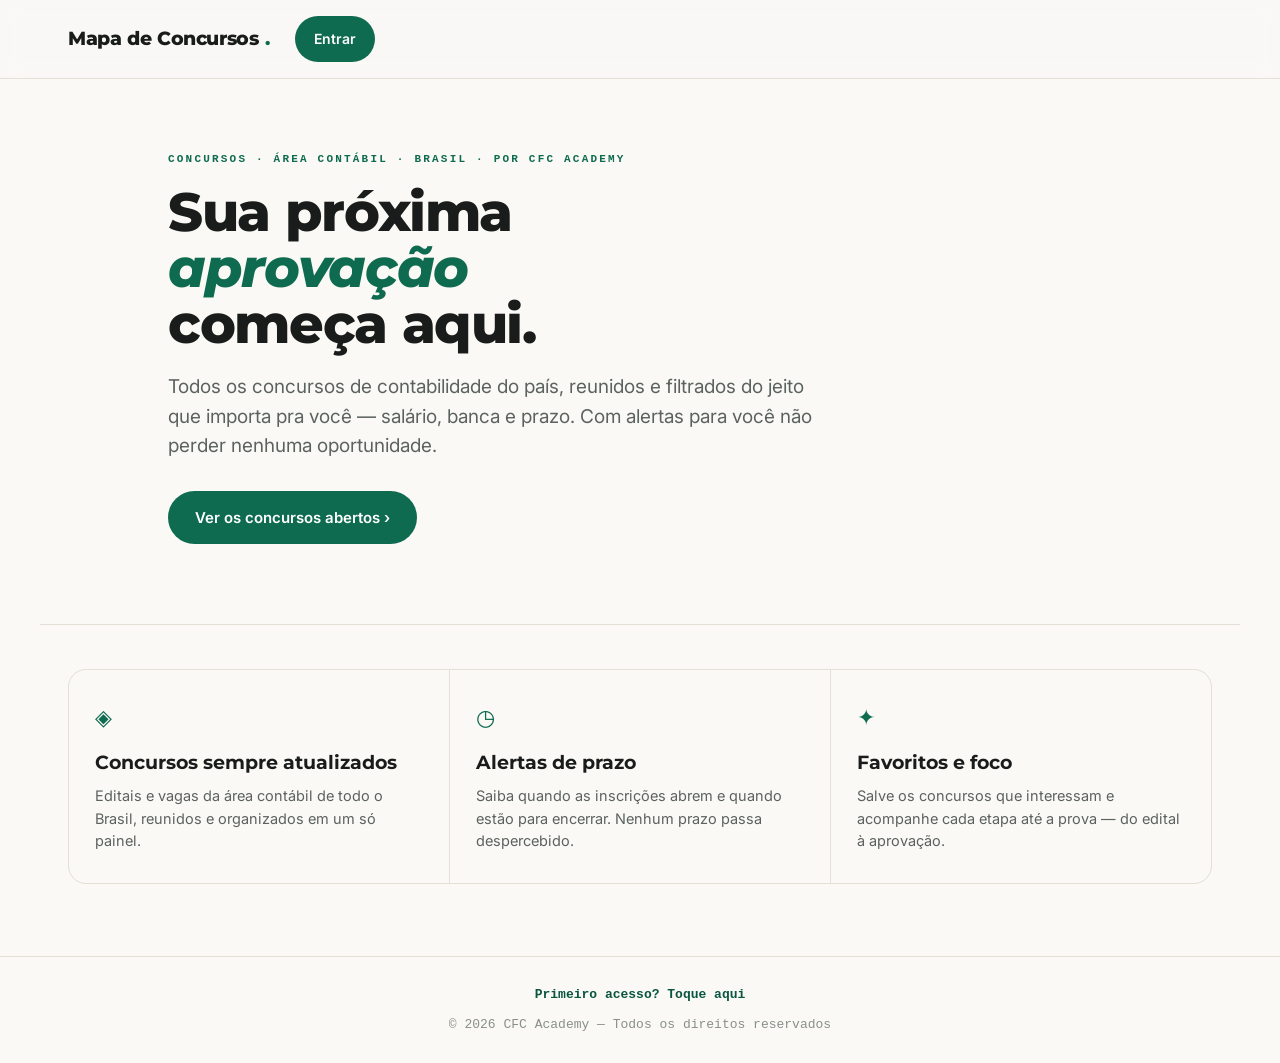
==== commit 63384dfd: "style: tipografia Montserrat + Inter Co-Authored-By: Claude Opus 4.8 <noreply@anthropic.com>" ====
--- a/index.html
+++ b/index.html
@@ -3,6 +3,9 @@
 <head>
 <meta charset="utf-8">
 <meta name="viewport" content="width=device-width, initial-scale=1">
+<link rel="preconnect" href="https://fonts.googleapis.com">
+<link rel="preconnect" href="https://fonts.gstatic.com" crossorigin>
+<link href="https://fonts.googleapis.com/css2?family=Inter:wght@400;500;600;700&family=Montserrat:ital,wght@0,600;0,700;0,800;1,600;1,700&display=swap" rel="stylesheet">
 <link rel="stylesheet" href="css/variables.css">
 <link rel="stylesheet" href="css/style.css">
 <title>Mapa de Concursos · CFC Academy</title>
--- a/css/variables.css
+++ b/css/variables.css
@@ -40,9 +40,9 @@
   --shadow-lift:0 6px 24px -10px rgba(25,28,26,.18);
   --raio:14px;
 
-  /* tipografia — serif p/ display, sans p/ corpo, mono p/ dados */
-  --serif:"Iowan Old Style","Palatino Linotype",Palatino,Georgia,"Times New Roman",serif;
-  --sans:ui-sans-serif,system-ui,-apple-system,"Segoe UI",Roboto,Helvetica,Arial,sans-serif;
+  /* tipografia — Montserrat p/ títulos (display), Inter p/ corpo, mono p/ dados */
+  --serif:"Montserrat",ui-sans-serif,system-ui,-apple-system,"Segoe UI",sans-serif;
+  --sans:"Inter",ui-sans-serif,system-ui,-apple-system,"Segoe UI",Roboto,Helvetica,Arial,sans-serif;
   --mono:"SFMono-Regular",ui-monospace,"Cascadia Mono",Consolas,"Liberation Mono",Menlo,monospace;
   --fonte:var(--sans);
 
--- a/css/style.css
+++ b/css/style.css
@@ -52,10 +52,10 @@
 .hd-in{max-width:1200px;margin:0 auto;padding-left:28px;padding-right:28px;height:auto}
 
 /* marca */
-.logo,.hd-logo{font-family:var(--serif);font-weight:700;font-size:21px;
-  letter-spacing:-.01em;color:var(--ink);text-decoration:none;display:inline-flex;
-  align-items:baseline;gap:9px}
-.logo span,.hd-logo span{font-style:italic;color:var(--esmeralda)}
+.logo,.hd-logo{font-family:var(--serif);font-weight:800;font-size:19px;
+  letter-spacing:-.02em;color:var(--ink);text-decoration:none;display:inline-flex;
+  align-items:baseline;gap:6px}
+.logo span,.hd-logo span{color:var(--esmeralda);font-weight:800}
 
 /* nav logada */
 .hd-nav{margin-left:auto;display:flex;align-items:center;gap:4px;flex-wrap:wrap}
@@ -75,8 +75,8 @@
 .hero{padding:72px 0 40px}
 .hero .container{max-width:1000px}
 .hero .eyebrow{display:block;margin-bottom:16px}
-.hero h1{font-family:var(--serif);font-weight:700;font-size:56px;line-height:1.02;
-  letter-spacing:-.02em;margin-bottom:20px;max-width:15ch;text-wrap:balance}
+.hero h1{font-family:var(--serif);font-weight:800;font-size:54px;line-height:1.04;
+  letter-spacing:-.025em;margin-bottom:20px;max-width:15ch;text-wrap:balance}
 .hero h1 em{font-style:italic;color:var(--esmeralda)}
 .hero p{font-size:19px;color:var(--ink-2);max-width:56ch;margin-bottom:30px}
 .hero .btn{font-size:15px;padding:14px 26px}
@@ -127,8 +127,8 @@
 .app-head{padding-bottom:26px;border-bottom:1px solid var(--line);margin-bottom:26px}
 .app-head .eyebrow{display:block;margin-bottom:12px}
 .app-headrow{display:flex;justify-content:space-between;align-items:flex-end;gap:24px;flex-wrap:wrap}
-.app-titulo{font-family:var(--serif);font-weight:700;font-size:40px;line-height:1.05;
-  letter-spacing:-.02em;color:var(--ink);max-width:18ch;text-wrap:balance}
+.app-titulo{font-family:var(--serif);font-weight:800;font-size:38px;line-height:1.06;
+  letter-spacing:-.025em;color:var(--ink);max-width:18ch;text-wrap:balance}
 .app-titulo em{font-style:italic;color:var(--esmeralda)}
 .app-count{text-align:right}
 .app-count .n{font-family:var(--serif);font-size:46px;line-height:1;font-weight:700;
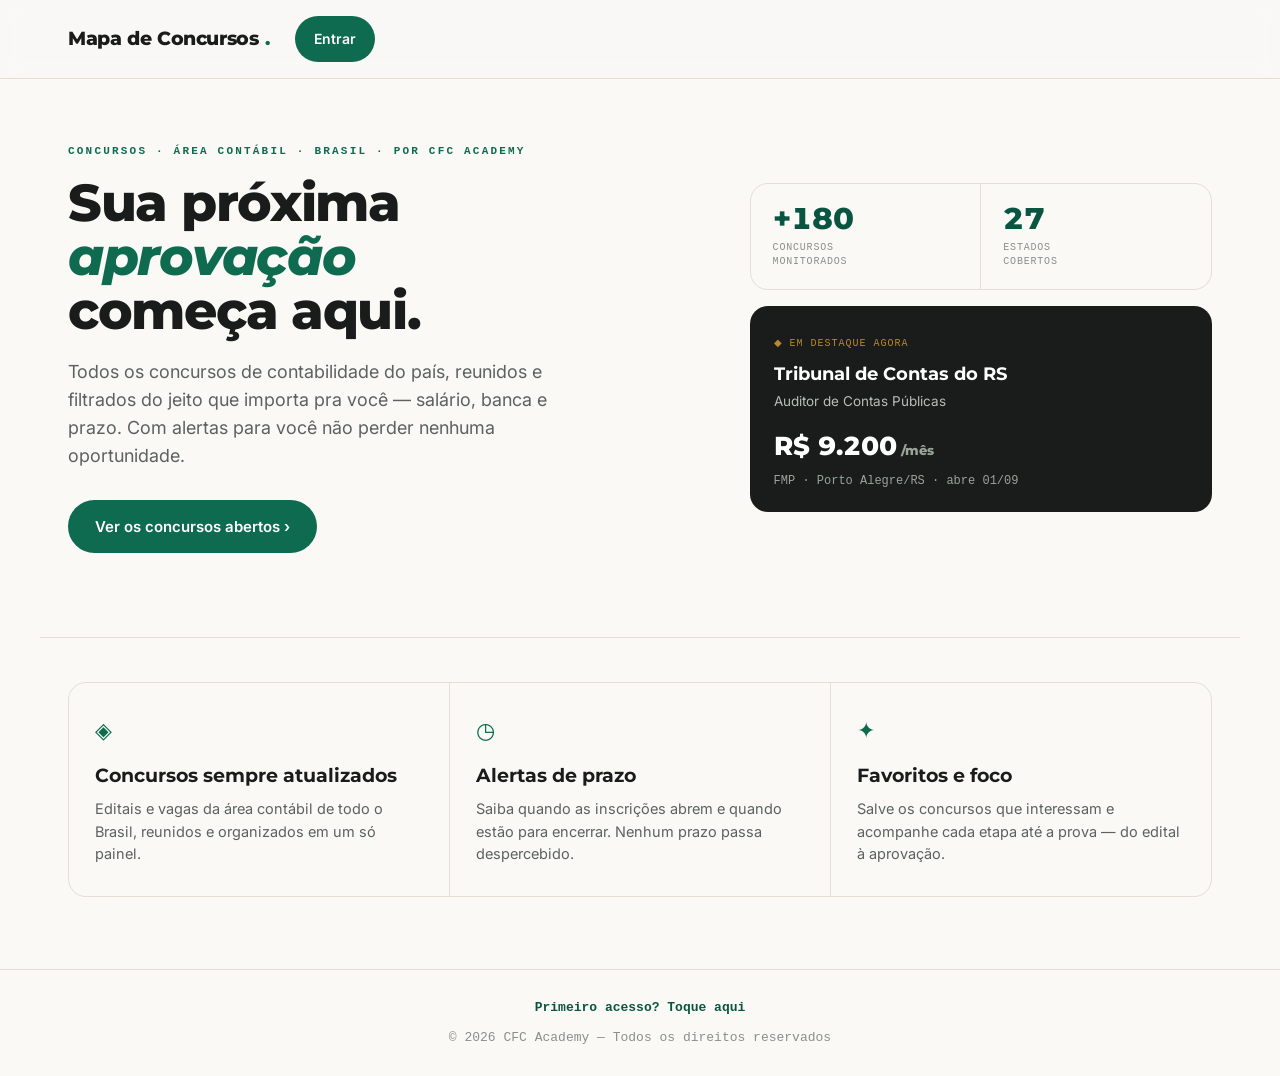
==== commit 61b81ad7: "style: otimização de layout desktop + mobile Co-Authored-By: Claude Opus 4.8 <noreply@anthropic.com>" ====
--- a/index.html
+++ b/index.html
@@ -21,10 +21,25 @@
 
 <section class="hero">
   <div class="container">
-    <span class="eyebrow">Concursos · Área Contábil · Brasil · por CFC Academy</span>
-    <h1>Sua próxima <em>aprovação</em> começa aqui.</h1>
-    <p>Todos os concursos de contabilidade do país, reunidos e filtrados do jeito que importa pra você — salário, banca e prazo. Com alertas para você não perder nenhuma oportunidade.</p>
-    <a href="login.html" class="btn btn-primary">Ver os concursos abertos ›</a>
+    <div class="hero-texto">
+      <span class="eyebrow">Concursos · Área Contábil · Brasil · por CFC Academy</span>
+      <h1>Sua próxima <em>aprovação</em> começa aqui.</h1>
+      <p>Todos os concursos de contabilidade do país, reunidos e filtrados do jeito que importa pra você — salário, banca e prazo. Com alertas para você não perder nenhuma oportunidade.</p>
+      <a href="login.html" class="btn btn-primary">Ver os concursos abertos ›</a>
+    </div>
+    <div class="hero-visual">
+      <div class="hero-stats">
+        <div class="hero-stat"><div class="num">+180</div><div class="lab">Concursos<br>monitorados</div></div>
+        <div class="hero-stat"><div class="num">27</div><div class="lab">Estados<br>cobertos</div></div>
+      </div>
+      <div class="hero-card">
+        <span class="tag">◆ Em destaque agora</span>
+        <h4>Tribunal de Contas do RS</h4>
+        <div class="role">Auditor de Contas Públicas</div>
+        <div class="money">R$ 9.200<span style="font-size:13px;color:#9AA39C"> /mês</span></div>
+        <div class="meta">FMP · Porto Alegre/RS · abre 01/09</div>
+      </div>
+    </div>
   </div>
 </section>
 
--- a/css/style.css
+++ b/css/style.css
@@ -72,14 +72,33 @@
 /* =========================================================
    HERO (landing)
    ========================================================= */
-.hero{padding:72px 0 40px}
-.hero .container{max-width:1000px}
+.hero{padding:64px 0 44px}
+.hero .container{display:grid;grid-template-columns:1.15fr .85fr;gap:56px;align-items:center}
+.hero-texto{min-width:0}
 .hero .eyebrow{display:block;margin-bottom:16px}
-.hero h1{font-family:var(--serif);font-weight:800;font-size:54px;line-height:1.04;
-  letter-spacing:-.025em;margin-bottom:20px;max-width:15ch;text-wrap:balance}
+.hero h1{font-family:var(--serif);font-weight:800;font-size:52px;line-height:1.04;
+  letter-spacing:-.025em;margin-bottom:20px;max-width:14ch;text-wrap:balance}
 .hero h1 em{font-style:italic;color:var(--esmeralda)}
-.hero p{font-size:19px;color:var(--ink-2);max-width:56ch;margin-bottom:30px}
+.hero p{font-size:18px;color:var(--ink-2);max-width:48ch;margin-bottom:30px}
 .hero .btn{font-size:15px;padding:14px 26px}
+
+/* painel visual do hero (prova social + card em destaque) */
+.hero-visual{display:flex;flex-direction:column;gap:16px}
+.hero-stats{display:grid;grid-template-columns:1fr 1fr;gap:1px;background:var(--line);
+  border:1px solid var(--line);border-radius:var(--r-lg);overflow:hidden}
+.hero-stat{background:var(--paper);padding:20px 22px}
+.hero-stat .num{font-family:var(--serif);font-weight:800;font-size:30px;line-height:1;
+  color:var(--esmeralda-d);font-variant-numeric:tabular-nums}
+.hero-stat .lab{font-family:var(--mono);font-size:10px;letter-spacing:.08em;
+  text-transform:uppercase;color:var(--ink-3);margin-top:7px;line-height:1.4}
+.hero-card{background:var(--ink);color:var(--paper);border-radius:var(--r-lg);padding:22px 24px}
+.hero-card .tag{font-family:var(--mono);font-size:10px;letter-spacing:.1em;
+  text-transform:uppercase;color:var(--gold);display:inline-flex;gap:6px;align-items:center}
+.hero-card h4{font-family:var(--serif);font-weight:700;font-size:18px;margin:8px 0 2px;color:#fff}
+.hero-card .role{font-size:13.5px;color:#B7BFB9;margin-bottom:14px}
+.hero-card .money{font-family:var(--serif);font-weight:800;font-size:26px;color:#fff;
+  font-variant-numeric:tabular-nums}
+.hero-card .meta{font-size:12px;color:#9AA39C;margin-top:6px;font-family:var(--mono)}
 
 /* recursos (landing) */
 .recursos{padding:40px 0 72px}
@@ -374,41 +393,102 @@
 /* =========================================================
    RESPONSIVIDADE
    ========================================================= */
+
+/* Salvaguardas anti-overflow (valem em qualquer largura) */
+.app-colunas,.filtros-adv,.det-grid,.conc,.det-head{min-width:0}
+.conc-main,.conc-side,.coluna-lista,.det-head>div{min-width:0}
+.conc-meta,.conc-titulo-link,.det-org{overflow-wrap:anywhere}
+
+/* ---- Tablet / laptop estreito: colapsa as 2 colunas ---- */
 @media (max-width:960px){
-  .app-colunas{grid-template-columns:1fr}
-  .coluna-mapa-wrap{position:static;order:-1;flex-direction:row;flex-wrap:wrap}
-  .coluna-mapa-wrap>*{flex:1 1 280px}
-  .filtros-adv{grid-template-columns:1fr}
+  .app-colunas{grid-template-columns:1fr;gap:28px}
+  .coluna-mapa-wrap{position:static;order:-1;flex-direction:column}
+  .filtros-adv{grid-template-columns:repeat(2,1fr)}
   .recursos-grid{grid-template-columns:1fr}
-  .hero h1{font-size:40px}
-  .app-titulo{font-size:32px}
-}
+  .hero .container{grid-template-columns:1fr;gap:36px}
+  .hero-visual{max-width:460px}
+  .hero h1{font-size:46px;max-width:16ch}
+  .app-titulo{font-size:34px}
+}
+
+/* ---- Header vira menu compacto e rolável abaixo de 820px ---- */
+@media (max-width:820px){
+  .header .container,.hd-in{flex-wrap:nowrap;gap:14px;align-items:center}
+  .hd-nav{margin-left:auto;flex-wrap:nowrap;overflow-x:auto;gap:2px;
+    -webkit-overflow-scrolling:touch;scrollbar-width:none;
+    -webkit-mask-image:linear-gradient(90deg,#000 88%,transparent);
+            mask-image:linear-gradient(90deg,#000 88%,transparent)}
+  .hd-nav::-webkit-scrollbar{display:none}
+  .hd-link{padding:8px 11px;white-space:nowrap;font-size:13.5px}
+  .hd-grupo{padding:8px 13px}
+}
+
+/* ---- Celular ---- */
 @media (max-width:640px){
-  .container{padding:0 18px}
-  .app-main{padding:28px 18px 60px}
-  .header .container,.hd-in{flex-wrap:wrap;gap:12px}
-  .hd-nav{width:100%;gap:2px}
-  .app-headrow{flex-direction:column;align-items:flex-start;gap:12px}
-  .app-count{text-align:left}
-  /* abas de status: rolam horizontalmente em vez de vazar */
-  .app-toolrow{flex-wrap:wrap}
+  .container{padding:0 16px}
+  .app-main{padding:24px 16px 56px}
+
+  /* cabeçalho editorial das telas logadas */
+  .app-headrow{flex-direction:column;align-items:flex-start;gap:10px}
+  .app-count{display:flex;align-items:baseline;gap:8px;text-align:left}
+  .app-count .n{font-size:30px}
+
+  /* controles: busca, abas roláveis, filtros/ordenar em linha própria */
+  .app-controles{gap:12px}
+  .app-toolrow{flex-wrap:wrap;gap:10px}
   .app-abas{flex-wrap:nowrap;overflow-x:auto;-webkit-overflow-scrolling:touch;
-    padding-bottom:4px;width:100%;order:-1}
-  .app-abas::-webkit-scrollbar{height:0}
+    padding-bottom:2px;width:100%;order:-1;scrollbar-width:none}
+  .app-abas::-webkit-scrollbar{display:none}
   .aba{flex:none}
   .tool-spacer{display:none}
-  .btn-filtros,.ordenar{flex:1 1 auto}
-  .conc{grid-template-columns:1fr;gap:14px}
-  .conc-side{align-items:flex-start;text-align:left}
-  .conc-acoes{flex-wrap:wrap}
-  .hero{padding:48px 0 30px}
-  .hero h1{font-size:32px}
+  .btn-filtros{flex:1 1 auto;justify-content:center}
+  .ordenar{flex:1 1 auto}
+
+  .filtros-adv{grid-template-columns:1fr;padding:18px;gap:18px}
+
+  /* card empilhado: dados em cima, salário+ações embaixo, alinhados à esquerda */
+  .conc{grid-template-columns:1fr;gap:12px;padding:20px 2px}
+  .conc-side{align-items:flex-start;text-align:left;flex-direction:row;flex-wrap:wrap;
+    justify-content:space-between;align-items:flex-end;gap:12px 16px}
+  .conc-sal{font-size:24px}
+  .conc-deadline{order:3;flex-basis:100%}
+  .conc-acoes{order:2}
+  .conc-meta{gap:4px 14px}
+
+  /* detalhe: timeline e ações empilham; salário abaixo do título */
+  .det-head{grid-template-columns:1fr;gap:14px}
+  .det-sal{text-align:left;font-size:30px}
+  .det-org{font-size:24px}
+  .det-timeline{flex-direction:column;gap:16px}
+  .tl-step{flex:none;padding:0 0 0 26px}
+  .tl-step::after{display:none}
+  .det-grid{grid-template-columns:1fr 1fr}
+  .det-acoes .btn,.det-acoes .btn-fav{flex:0 0 auto}
+
+  /* landing */
+  .hero{padding:44px 0 28px}
+  .hero h1{font-size:34px}
   .hero p{font-size:16px}
-  .auth-card{padding:28px 22px}
-}
+  .hero .btn{width:100%;justify-content:center}
+  .recurso-card{padding:24px 20px}
+
+  .auth-card{padding:28px 20px}
+
+  /* calendário: abas de mês roláveis */
+  .cal-meses{flex-wrap:nowrap;overflow-x:auto;-webkit-overflow-scrolling:touch;
+    padding-bottom:4px;scrollbar-width:none}
+  .cal-meses::-webkit-scrollbar{display:none}
+  .aba-mes{flex:none}
+  .cal-titulo-mes{font-size:20px}
+}
+
+/* ---- Celular pequeno ---- */
 @media (max-width:400px){
-  .hero h1{font-size:27px}
+  .hero h1{font-size:29px}
   .app-titulo{font-size:26px}
-  .conc-sal{font-size:23px}
+  .conc-titulo-link{font-size:19px}
+  .conc-sal{font-size:22px}
+  .det-org{font-size:21px}
+  .det-grid{grid-template-columns:1fr}
   .cal-tabela th,.cal-tabela td{padding:11px 12px;font-size:13px}
 }
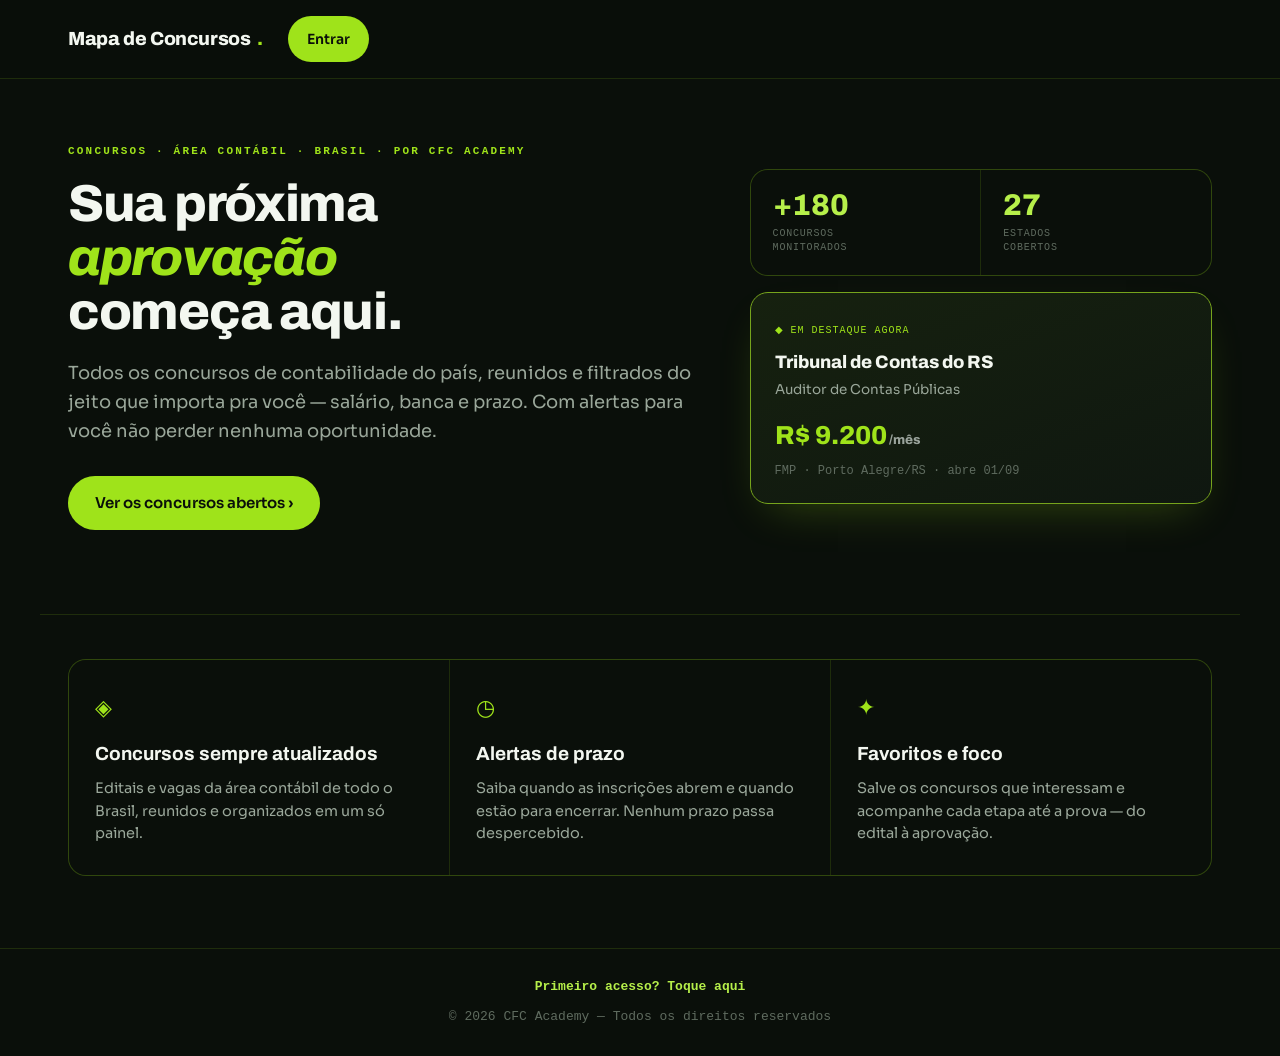
==== commit 3b3b8d58: "style: identidade CFC Academy — tema dark lima + Archivo/Sora Co-Authored-By: Claude Opus 4.8 <norep" ====
--- a/index.html
+++ b/index.html
@@ -5,7 +5,7 @@
 <meta name="viewport" content="width=device-width, initial-scale=1">
 <link rel="preconnect" href="https://fonts.googleapis.com">
 <link rel="preconnect" href="https://fonts.gstatic.com" crossorigin>
-<link href="https://fonts.googleapis.com/css2?family=Inter:wght@400;500;600;700&family=Montserrat:ital,wght@0,600;0,700;0,800;1,600;1,700&display=swap" rel="stylesheet">
+<link href="https://fonts.googleapis.com/css2?family=Archivo:wght@600;700;800;900&family=Sora:wght@400;500;600;700;800&display=swap" rel="stylesheet">
 <link rel="stylesheet" href="css/variables.css">
 <link rel="stylesheet" href="css/style.css">
 <title>Mapa de Concursos · CFC Academy</title>
--- a/css/variables.css
+++ b/css/variables.css
@@ -1,56 +1,63 @@
 /* ============================================================
-   CFC · Mapa de Concursos — Design System "Editorial Esmeralda"
+   CFC · Mapa de Concursos — Design System (identidade CFC Academy)
+   Tema DARK: lima vibrante sobre preto/carvão. Archivo + Sora.
    Ponto único de calibração de identidade.
    ============================================================ */
 :root{
-  /* superfícies (off-white quente) */
-  --paper:#FAF9F6;
-  --paper-2:#F3F1EA;
-  --card:#FFFFFF;
+  /* superfícies (escuras) */
+  --paper:#0a0f0a;          /* fundo geral (preto esverdeado) */
+  --paper-2:#0f1710;        /* elevação sutil */
+  --card:#141c14;           /* cards / painéis */
+  --card-2:#18211a;         /* card hover / aninhado */
 
-  /* tinta */
-  --ink:#191C1A;
-  --ink-2:#5C625E;
-  --ink-3:#8A8F8A;
+  /* tinta (texto sobre escuro) */
+  --ink:#F3F7F0;            /* texto principal claro */
+  --ink-2:#9aa79a;          /* secundário */
+  --ink-3:#5f6b5f;          /* terciário / labels */
 
-  /* acento — verde-esmeralda (aprovação / dinheiro) */
-  --esmeralda:#0E6B4F;
-  --esmeralda-d:#0A5540;
-  --esmeralda-wash:#EAF2EE;
+  /* acento — verde-LIMA da CFC */
+  --lima:#9FE31A;
+  --lima-esc:#76A41C;
+  --lima-glow:rgba(159,227,26,.30);
 
-  /* dourado — usado com parcimônia (selecionado / destaque nobre) */
-  --gold:#B9892E;
-  --gold-wash:#F6EFDD;
+  /* aliases semânticos do acento (usados pelos componentes) */
+  --esmeralda:#9FE31A;      /* acento cheio (botões/mapa) */
+  --esmeralda-d:#B6EF4A;    /* variação clara p/ HOVER sobre escuro */
+  --esmeralda-wash:rgba(159,227,26,.12); /* fundo suave do acento */
+
+  /* dourado -> aqui vira o próprio lima escuro p/ "selecionado/nobre" */
+  --gold:#C9A227;
+  --gold-wash:rgba(201,162,39,.16);
 
   /* linhas */
-  --line:#E4E0D6;
-  --line-strong:#D6D1C4;
+  --line:rgba(159,227,26,.14);   /* divisórias com leve tom lima */
+  --line-strong:rgba(243,247,240,.16);
 
-  /* semânticos (discretos) */
-  --ok:#0E6B4F;
-  --warn:#B9892E;
-  --crit:#B4442E;
+  /* semânticos */
+  --ok:#9FE31A;
+  --warn:#E3B341;
+  --crit:#ef6a6a;
 
   /* raios e sombra */
   --r-sm:10px;
   --r:14px;
   --r-lg:18px;
   --r-pill:999px;
-  --sombra:0 1px 2px rgba(25,28,26,.05);
-  --shadow-lift:0 6px 24px -10px rgba(25,28,26,.18);
+  --sombra:0 1px 2px rgba(0,0,0,.4);
+  --shadow-lift:0 12px 40px -12px rgba(0,0,0,.7);
   --raio:14px;
 
-  /* tipografia — Montserrat p/ títulos (display), Inter p/ corpo, mono p/ dados */
-  --serif:"Montserrat",ui-sans-serif,system-ui,-apple-system,"Segoe UI",sans-serif;
-  --sans:"Inter",ui-sans-serif,system-ui,-apple-system,"Segoe UI",Roboto,Helvetica,Arial,sans-serif;
+  /* tipografia — Archivo (display) + Sora (corpo), da CFC */
+  --serif:"Archivo",ui-sans-serif,system-ui,-apple-system,"Segoe UI",sans-serif;
+  --sans:"Sora",ui-sans-serif,system-ui,-apple-system,"Segoe UI",Roboto,Helvetica,Arial,sans-serif;
   --mono:"SFMono-Regular",ui-monospace,"Cascadia Mono",Consolas,"Liberation Mono",Menlo,monospace;
   --fonte:var(--sans);
 
   /* ---- aliases de compatibilidade (nomes antigos → nova paleta) ---- */
-  --cor-primaria:var(--esmeralda);
-  --cor-primaria-clara:var(--esmeralda-d);
-  --cor-destaque:var(--gold);
-  --cor-whatsapp:#0E6B4F;
+  --cor-primaria:var(--lima);
+  --cor-primaria-clara:var(--lima-esc);
+  --cor-destaque:var(--lima);
+  --cor-whatsapp:#25D366;
   --cor-fundo:var(--paper);
   --cor-card:var(--card);
   --cor-texto:var(--ink);
--- a/css/style.css
+++ b/css/style.css
@@ -1,19 +1,19 @@
 /* ============================================================
-   CFC · Mapa de Concursos — Estilos (Editorial Esmeralda)
+   CFC · Mapa de Concursos — Estilos (identidade CFC dark, lima)
    ============================================================ */
 *{box-sizing:border-box;margin:0;padding:0}
 html{scroll-behavior:smooth}
 html,body{max-width:100%;overflow-x:hidden}
 body{
   font-family:var(--sans);background:var(--paper);color:var(--ink);
-  font-size:16px;line-height:1.55;-webkit-font-smoothing:antialiased;
-  background-image:radial-gradient(var(--line) .5px,transparent .5px);
-  background-size:24px 24px;background-attachment:fixed;
+  font-size:16px;line-height:1.6;-webkit-font-smoothing:antialiased;
+  background-image:radial-gradient(rgba(159,227,26,.05) .6px,transparent .6px);
+  background-size:26px 26px;background-attachment:fixed;
 }
 img,svg{max-width:100%}
 a{color:inherit}
-::selection{background:var(--esmeralda-wash)}
-:focus-visible{outline:2px solid var(--esmeralda);outline-offset:2px}
+::selection{background:var(--lima);color:#0a0f0a}
+:focus-visible{outline:2px solid var(--lima);outline-offset:2px}
 
 .container{max-width:1200px;margin:0 auto;padding:0 28px}
 
@@ -28,13 +28,14 @@
   border-radius:var(--r-pill);border:1px solid transparent;cursor:pointer;
   font-size:14px;font-weight:600;font-family:var(--sans);text-decoration:none;
   transition:background .15s,border-color .15s,color .15s}
-.btn-primary{background:var(--esmeralda);color:#fff}
+/* botão de acento: texto ESCURO sobre lima (contraste alto) */
+.btn-primary{background:var(--lima);color:#0a0f0a}
 .btn-primary:hover{background:var(--esmeralda-d)}
-.btn-destaque{background:var(--ink);color:#fff}
-.btn-destaque:hover{background:#000}
-.btn-whatsapp{background:var(--esmeralda);color:#fff}
-.btn-outline{background:#fff;color:var(--esmeralda-d);border-color:var(--esmeralda)}
-.btn-outline:hover{background:var(--esmeralda);color:#fff}
+.btn-destaque{background:var(--card);color:var(--ink);border-color:var(--line-strong)}
+.btn-destaque:hover{background:var(--card-2)}
+.btn-whatsapp{background:var(--cor-whatsapp);color:#04210f}
+.btn-outline{background:transparent;color:var(--lima);border-color:var(--lima-esc)}
+.btn-outline:hover{background:var(--lima);color:#0a0f0a}
 
 .card{background:var(--card);border:1px solid var(--line);
   border-radius:var(--r-lg);box-shadow:var(--sombra);padding:22px}
@@ -44,7 +45,7 @@
    ========================================================= */
 .header,.hd{
   position:sticky;top:0;z-index:40;
-  background:rgba(250,249,246,.86);backdrop-filter:blur(10px);
+  background:rgba(10,15,10,.82);backdrop-filter:blur(12px);
   border-bottom:1px solid var(--line);color:var(--ink);
 }
 .header .container,.hd-in{display:flex;align-items:center;gap:26px;
@@ -65,9 +66,9 @@
 .hd-link.ativo{color:var(--esmeralda);font-weight:600}
 .hd-alertas{color:var(--ink-2)}
 .hd-alertas.ativo{color:var(--esmeralda)}
-.hd-grupo{background:var(--esmeralda);color:#fff;border-radius:var(--r-pill);
-  padding:8px 16px;font-weight:600}
-.hd-grupo:hover{background:var(--esmeralda-d);color:#fff}
+.hd-grupo{background:var(--lima);color:#0a0f0a;border-radius:var(--r-pill);
+  padding:8px 16px;font-weight:700}
+.hd-grupo:hover{background:var(--esmeralda-d);color:#0a0f0a}
 
 /* =========================================================
    HERO (landing)
@@ -91,14 +92,16 @@
   color:var(--esmeralda-d);font-variant-numeric:tabular-nums}
 .hero-stat .lab{font-family:var(--mono);font-size:10px;letter-spacing:.08em;
   text-transform:uppercase;color:var(--ink-3);margin-top:7px;line-height:1.4}
-.hero-card{background:var(--ink);color:var(--paper);border-radius:var(--r-lg);padding:22px 24px}
+.hero-card{background:linear-gradient(160deg,#16210f,#0f1710);
+  border:1px solid var(--lima-esc);border-radius:var(--r-lg);padding:22px 24px;
+  box-shadow:0 18px 44px -20px var(--lima-glow)}
 .hero-card .tag{font-family:var(--mono);font-size:10px;letter-spacing:.1em;
-  text-transform:uppercase;color:var(--gold);display:inline-flex;gap:6px;align-items:center}
-.hero-card h4{font-family:var(--serif);font-weight:700;font-size:18px;margin:8px 0 2px;color:#fff}
-.hero-card .role{font-size:13.5px;color:#B7BFB9;margin-bottom:14px}
-.hero-card .money{font-family:var(--serif);font-weight:800;font-size:26px;color:#fff;
+  text-transform:uppercase;color:var(--lima);display:inline-flex;gap:6px;align-items:center}
+.hero-card h4{font-family:var(--serif);font-weight:800;font-size:18px;margin:8px 0 2px;color:var(--ink)}
+.hero-card .role{font-size:13.5px;color:var(--ink-2);margin-bottom:14px}
+.hero-card .money{font-family:var(--serif);font-weight:800;font-size:26px;color:var(--lima);
   font-variant-numeric:tabular-nums}
-.hero-card .meta{font-size:12px;color:#9AA39C;margin-top:6px;font-family:var(--mono)}
+.hero-card .meta{font-size:12px;color:var(--ink-3);margin-top:6px;font-family:var(--mono)}
 
 /* recursos (landing) */
 .recursos{padding:40px 0 72px}
@@ -129,7 +132,7 @@
 .campo label{display:block;font-family:var(--mono);font-size:10.5px;letter-spacing:.08em;
   text-transform:uppercase;font-weight:600;margin-bottom:7px;color:var(--ink-3)}
 .campo input{width:100%;padding:13px 15px;border:1px solid var(--line-strong);
-  border-radius:var(--r-sm);font-size:15px;font-family:var(--sans);color:var(--ink);background:#fff}
+  border-radius:var(--r-sm);font-size:15px;font-family:var(--sans);color:var(--ink);background:var(--card)}
 .campo input:focus{outline:none;border-color:var(--esmeralda);box-shadow:0 0 0 3px var(--esmeralda-wash)}
 .auth-card .btn{width:100%;justify-content:center;margin-top:6px;font-size:15px;padding:13px 16px}
 .auth-toggle{text-align:center;margin-top:20px;font-size:14px;color:var(--ink-2)}
@@ -163,30 +166,30 @@
 .busca-wrap .ic{position:absolute;left:16px;top:50%;transform:translateY(-50%);
   color:var(--ink-3);font-size:17px;pointer-events:none}
 .busca{width:100%;padding:14px 16px 14px 44px;border:1px solid var(--line-strong);
-  border-radius:var(--r);font-size:16px;font-family:var(--sans);color:var(--ink);background:#fff}
+  border-radius:var(--r);font-size:16px;font-family:var(--sans);color:var(--ink);background:var(--card)}
 .busca:focus{outline:none;border-color:var(--esmeralda);box-shadow:0 0 0 3px var(--esmeralda-wash)}
 
 .app-toolrow{display:flex;gap:12px;align-items:center;flex-wrap:wrap}
 .app-abas{display:flex;gap:6px;flex-wrap:wrap}
 .aba{font-family:var(--sans);font-size:13.5px;font-weight:600;cursor:pointer;
   padding:8px 15px;border-radius:var(--r-pill);border:1px solid var(--line-strong);
-  background:#fff;color:var(--ink-2);display:inline-flex;gap:7px;align-items:center}
+  background:var(--card);color:var(--ink-2);display:inline-flex;gap:7px;align-items:center}
 .aba .c{font-family:var(--mono);font-size:11px;color:var(--ink-3)}
 .aba:hover{border-color:var(--ink-3)}
-.aba.aba-on{background:var(--ink);border-color:var(--ink);color:#fff}
-.aba.aba-on .c{color:#B9C4BD}
+.aba.aba-on{background:var(--lima);border-color:var(--lima);color:#0a0f0a}
+.aba.aba-on .c{color:#2c4708}
 .tool-spacer{flex:1}
 .ordenar{font-family:var(--sans);font-size:13.5px;font-weight:600;
   padding:10px 34px 10px 15px;border:1px solid var(--line-strong);border-radius:var(--r-pill);
-  background:#fff url("data:image/svg+xml;utf8,<svg xmlns='http://www.w3.org/2000/svg' width='12' height='12' viewBox='0 0 12 12'><path d='M2 4l4 4 4-4' stroke='%235C625E' stroke-width='1.5' fill='none'/></svg>") no-repeat right 13px center;
+  background:var(--card) url("data:image/svg+xml;utf8,<svg xmlns='http://www.w3.org/2000/svg' width='12' height='12' viewBox='0 0 12 12'><path d='M2 4l4 4 4-4' stroke='%235C625E' stroke-width='1.5' fill='none'/></svg>") no-repeat right 13px center;
   -webkit-appearance:none;appearance:none;cursor:pointer;color:var(--ink)}
 .btn-filtros{font-family:var(--sans);font-size:13.5px;font-weight:600;cursor:pointer;
   padding:9px 16px;border-radius:var(--r-pill);border:1px dashed var(--esmeralda);
   background:var(--esmeralda-wash);color:var(--esmeralda-d);display:inline-flex;gap:8px;align-items:center}
-.btn-filtros:hover{background:#fff}
+.btn-filtros:hover{background:var(--card-2)}
 
 /* painel de filtros avançados */
-.filtros-adv{border:1px solid var(--line);background:#fff;border-radius:var(--r-lg);
+.filtros-adv{border:1px solid var(--line);background:var(--card);border-radius:var(--r-lg);
   padding:24px;display:grid;grid-template-columns:repeat(3,1fr);gap:24px}
 .filtros-adv[hidden]{display:none}
 .filtro-grupo label{display:block;font-family:var(--mono);font-size:10.5px;letter-spacing:.1em;
@@ -196,7 +199,7 @@
   border:1px solid var(--line-strong);background:var(--paper);color:var(--ink-2);
   font-family:var(--sans);transition:all .12s}
 .filtro-chip:hover{border-color:var(--ink-3)}
-.filtro-chip.on{background:var(--esmeralda);border-color:var(--esmeralda);color:#fff}
+.filtro-chip.on{background:var(--esmeralda);border-color:var(--esmeralda);color:#0a0f0a}
 .filtro-range{display:flex;align-items:center;gap:10px;font-family:var(--mono);
   font-size:12px;color:var(--ink-2)}
 .filtro-range input[type=range]{flex:1;accent-color:var(--esmeralda)}
@@ -209,9 +212,9 @@
 /* chips de filtro ativo */
 .filtros-ativos{display:flex;gap:8px;flex-wrap:wrap}
 .filtros-ativos:empty{display:none}
-.fchip{font-family:var(--mono);font-size:11.5px;background:var(--ink);color:#fff;
+.fchip{font-family:var(--mono);font-size:11.5px;background:var(--lima);color:#0a0f0a;
   padding:6px 11px;border-radius:var(--r-pill);display:inline-flex;gap:8px;align-items:center}
-.fchip b{color:#fff;font-weight:600;text-transform:none;letter-spacing:0}
+.fchip b{color:#0a0f0a;font-weight:700;text-transform:none;letter-spacing:0}
 .fchip .x{cursor:pointer;opacity:.7;font-weight:700}
 .fchip .x:hover{opacity:1}
 
@@ -228,7 +231,7 @@
 #lista{display:flex;flex-direction:column;border-top:1px solid var(--line)}
 .conc{display:grid;grid-template-columns:1fr auto;gap:22px;padding:24px 4px;
   border-bottom:1px solid var(--line);position:relative;transition:background .15s}
-.conc:hover{background:#fff}
+.conc:hover{background:var(--paper-2)}
 .conc::before{content:"";position:absolute;left:-4px;top:24px;bottom:24px;width:3px;
   border-radius:3px;background:transparent}
 .conc-aberto::before{background:var(--esmeralda)}
@@ -270,18 +273,18 @@
 
 /* botão favorito + edital */
 .btn-fav{width:38px;height:38px;border-radius:var(--r-sm);border:1px solid var(--line-strong);
-  background:#fff;color:var(--ink-2);font-size:16px;cursor:pointer;display:inline-flex;
+  background:var(--card);color:var(--ink-2);font-size:16px;cursor:pointer;display:inline-flex;
   align-items:center;justify-content:center;transition:all .12s}
 .btn-fav:hover{border-color:var(--esmeralda);color:var(--esmeralda)}
-.btn-fav.fav-on{background:var(--esmeralda);border-color:var(--esmeralda);color:#fff}
+.btn-fav.fav-on{background:var(--esmeralda);border-color:var(--esmeralda);color:#0a0f0a}
 .btn-edital{font-family:var(--sans);font-size:13px;font-weight:600;text-decoration:none;
   color:var(--esmeralda-d);border:1px solid var(--esmeralda);border-radius:var(--r-sm);
   padding:9px 14px;display:inline-flex;gap:6px;align-items:center}
-.btn-edital:hover{background:var(--esmeralda);color:#fff}
+.btn-edital:hover{background:var(--esmeralda);color:#0a0f0a}
 
 /* estado vazio com ação */
 .vazio{text-align:center;color:var(--ink-2);font-size:15px;padding:52px 24px;
-  border:1px dashed var(--line-strong);border-radius:var(--r-lg);background:#fff;margin-top:22px}
+  border:1px dashed var(--line-strong);border-radius:var(--r-lg);background:var(--card);margin-top:22px}
 .vazio h3{font-family:var(--serif);font-size:20px;color:var(--ink);margin-bottom:8px;font-weight:700}
 .vazio .btn{margin-top:16px}
 
@@ -296,29 +299,31 @@
   box-shadow:var(--sombra);padding:22px}
 .mapa-svg{width:100%}
 .mapa-svg svg{width:100%;height:auto;display:block}
-.mapa-svg .state{stroke:#fff;stroke-width:1.1;transition:fill .15s ease}
-.mapa-svg .state:not(.uf-com):not(.uf-sem):not(.uf-sel){fill:var(--paper-2)}
-.uf-sem{fill:var(--paper-2)}
-.uf-com{fill:var(--esmeralda);cursor:pointer}
+.mapa-svg .state{stroke:#0a0f0a;stroke-width:1.1;transition:fill .15s ease}
+.mapa-svg .state:not(.uf-com):not(.uf-sem):not(.uf-sel){fill:#232c22}
+.uf-sem{fill:#232c22}
+.uf-com{fill:var(--lima);cursor:pointer}
 .uf-com:hover{fill:var(--esmeralda-d)}
 .uf-sel{fill:var(--gold) !important;cursor:pointer}
-.uf-label{font-family:var(--sans);font-size:13px;font-weight:700;fill:#fff;pointer-events:none;
-  paint-order:stroke;stroke:rgba(10,85,64,.55);stroke-width:2.5px;stroke-linejoin:round}
-.uf-label.dim{fill:var(--ink-3)}
+.uf-label{font-family:var(--sans);font-size:13px;font-weight:800;fill:#0a0f0a;pointer-events:none;
+  paint-order:stroke;stroke:rgba(159,227,26,.35);stroke-width:2px;stroke-linejoin:round}
+.uf-label.dim{fill:var(--ink-2)}
 .mapa-legenda{display:flex;flex-wrap:wrap;gap:14px;margin-top:16px;font-family:var(--mono);
   font-size:10.5px;color:var(--ink-2);text-transform:uppercase;letter-spacing:.05em}
 .mapa-legenda span{display:inline-flex;align-items:center;gap:6px}
 .lg{display:inline-block;width:10px;height:10px;border-radius:3px}
-.lg-com{background:var(--esmeralda)}
+.lg-com{background:var(--lima)}
 .lg-sel{background:var(--gold)}
-.lg-sem{background:var(--paper-2);border:1px solid var(--line-strong)}
+.lg-sem{background:#232c22;border:1px solid var(--line-strong)}
 
 /* painel CTA (funil p/ o curso) */
-.painel-cta{background:var(--ink);color:var(--paper);border:none;border-radius:var(--r-lg);padding:24px}
-.painel-cta h3{font-family:var(--serif);font-size:19px;font-weight:700;color:#fff;margin-bottom:6px}
-.painel-cta p{font-size:14px;color:#C4CBC6;margin-bottom:16px}
-.painel-cta a{display:inline-flex;gap:8px;align-items:center;background:var(--esmeralda);
-  color:#fff;text-decoration:none;font-weight:600;font-size:14px;padding:11px 18px;border-radius:var(--r-pill)}
+.painel-cta{background:linear-gradient(160deg,#16210f,#0f1710);
+  border:1px solid var(--lima-esc);border-radius:var(--r-lg);padding:24px;
+  box-shadow:0 0 0 1px rgba(159,227,26,.08),0 18px 44px -20px var(--lima-glow)}
+.painel-cta h3{font-family:var(--serif);font-size:19px;font-weight:800;color:var(--ink);margin-bottom:6px}
+.painel-cta p{font-size:14px;color:var(--ink-2);margin-bottom:16px}
+.painel-cta a{display:inline-flex;gap:8px;align-items:center;background:var(--lima);
+  color:#0a0f0a;text-decoration:none;font-weight:700;font-size:14px;padding:11px 18px;border-radius:var(--r-pill)}
 .painel-cta a:hover{background:var(--esmeralda-d)}
 
 /* =========================================================
@@ -327,16 +332,16 @@
 .cal-meses{display:flex;gap:6px;flex-wrap:wrap;margin-bottom:8px}
 .aba-mes{font-family:var(--sans);font-size:13px;font-weight:600;cursor:pointer;
   padding:9px 15px;border-radius:var(--r-sm);border:1px solid var(--line-strong);
-  background:#fff;color:var(--ink-2);text-align:center;line-height:1.25}
+  background:var(--card);color:var(--ink-2);text-align:center;line-height:1.25}
 .aba-mes small{display:block;font-family:var(--mono);font-size:10px;color:var(--ink-3);font-weight:400}
 .aba-mes:hover{border-color:var(--ink-3)}
-.aba-mes.aba-mes-on{background:var(--ink);border-color:var(--ink);color:#fff}
-.aba-mes.aba-mes-on small{color:#B9C4BD}
+.aba-mes.aba-mes-on{background:var(--lima);border-color:var(--lima);color:#0a0f0a}
+.aba-mes.aba-mes-on small{color:#2c4708}
 .cal-titulo-mes{font-family:var(--serif);font-size:24px;color:var(--ink);margin:26px 0 14px;font-weight:700}
 #tabela-mes{width:100%;overflow-x:auto;border:1px solid var(--line);border-radius:var(--r-lg)}
 .cal-tabela{width:100%;min-width:480px;border-collapse:collapse;background:var(--card)}
 .cal-tabela th,.cal-tabela td{text-align:left;padding:14px 18px;font-size:14.5px}
-.cal-tabela th{background:var(--ink);color:#fff;font-family:var(--mono);font-weight:600;
+.cal-tabela th{background:var(--paper-2);color:var(--lima);font-family:var(--mono);font-weight:600;
   font-size:11px;text-transform:uppercase;letter-spacing:.06em}
 .cal-tabela tbody tr{border-top:1px solid var(--line)}
 .cal-tabela tbody tr:nth-child(even){background:#FBFCFB}
@@ -365,14 +370,14 @@
   background:var(--line);border:1px solid var(--line);border-radius:var(--r-lg);
   overflow:hidden;margin:28px 0}
 @media(max-width:760px){.det-grid{grid-template-columns:repeat(2,1fr)}}
-.det-cell{background:#fff;padding:16px 18px}
+.det-cell{background:var(--card);padding:16px 18px}
 .det-cell .k{display:block;margin-bottom:5px}
 .det-cell .v{font-size:15.5px;color:var(--ink);font-weight:600}
 /* timeline */
 .det-timeline{display:flex;gap:0;margin:8px 0 28px;position:relative;flex-wrap:wrap}
 .tl-step{flex:1 1 150px;position:relative;padding:0 8px 0 26px}
 .tl-step::before{content:"";position:absolute;left:4px;top:3px;width:11px;height:11px;
-  border-radius:var(--r-pill);background:#fff;border:2px solid var(--line-strong)}
+  border-radius:var(--r-pill);background:var(--card);border:2px solid var(--line-strong)}
 .tl-step.done::before{background:var(--esmeralda);border-color:var(--esmeralda)}
 .tl-step.now::before{background:var(--gold);border-color:var(--gold);
   box-shadow:0 0 0 4px var(--gold-wash)}
@@ -382,7 +387,7 @@
 .tl-step .v{font-size:14px;font-weight:600;color:var(--ink)}
 .det-acoes{display:flex;gap:10px;flex-wrap:wrap;align-items:center;margin-top:8px}
 .btn-alerta-on{background:var(--gold)!important;color:#fff!important;border-color:var(--gold)!important}
-.btn-wpp{background:#fff;color:var(--esmeralda-d);border:1px solid var(--line-strong)}
+.btn-wpp{background:var(--card);color:var(--esmeralda-d);border:1px solid var(--line-strong)}
 .btn-wpp:hover{border-color:var(--esmeralda);color:var(--esmeralda-d)}
 @media(max-width:640px){
   .det-head{grid-template-columns:1fr}
